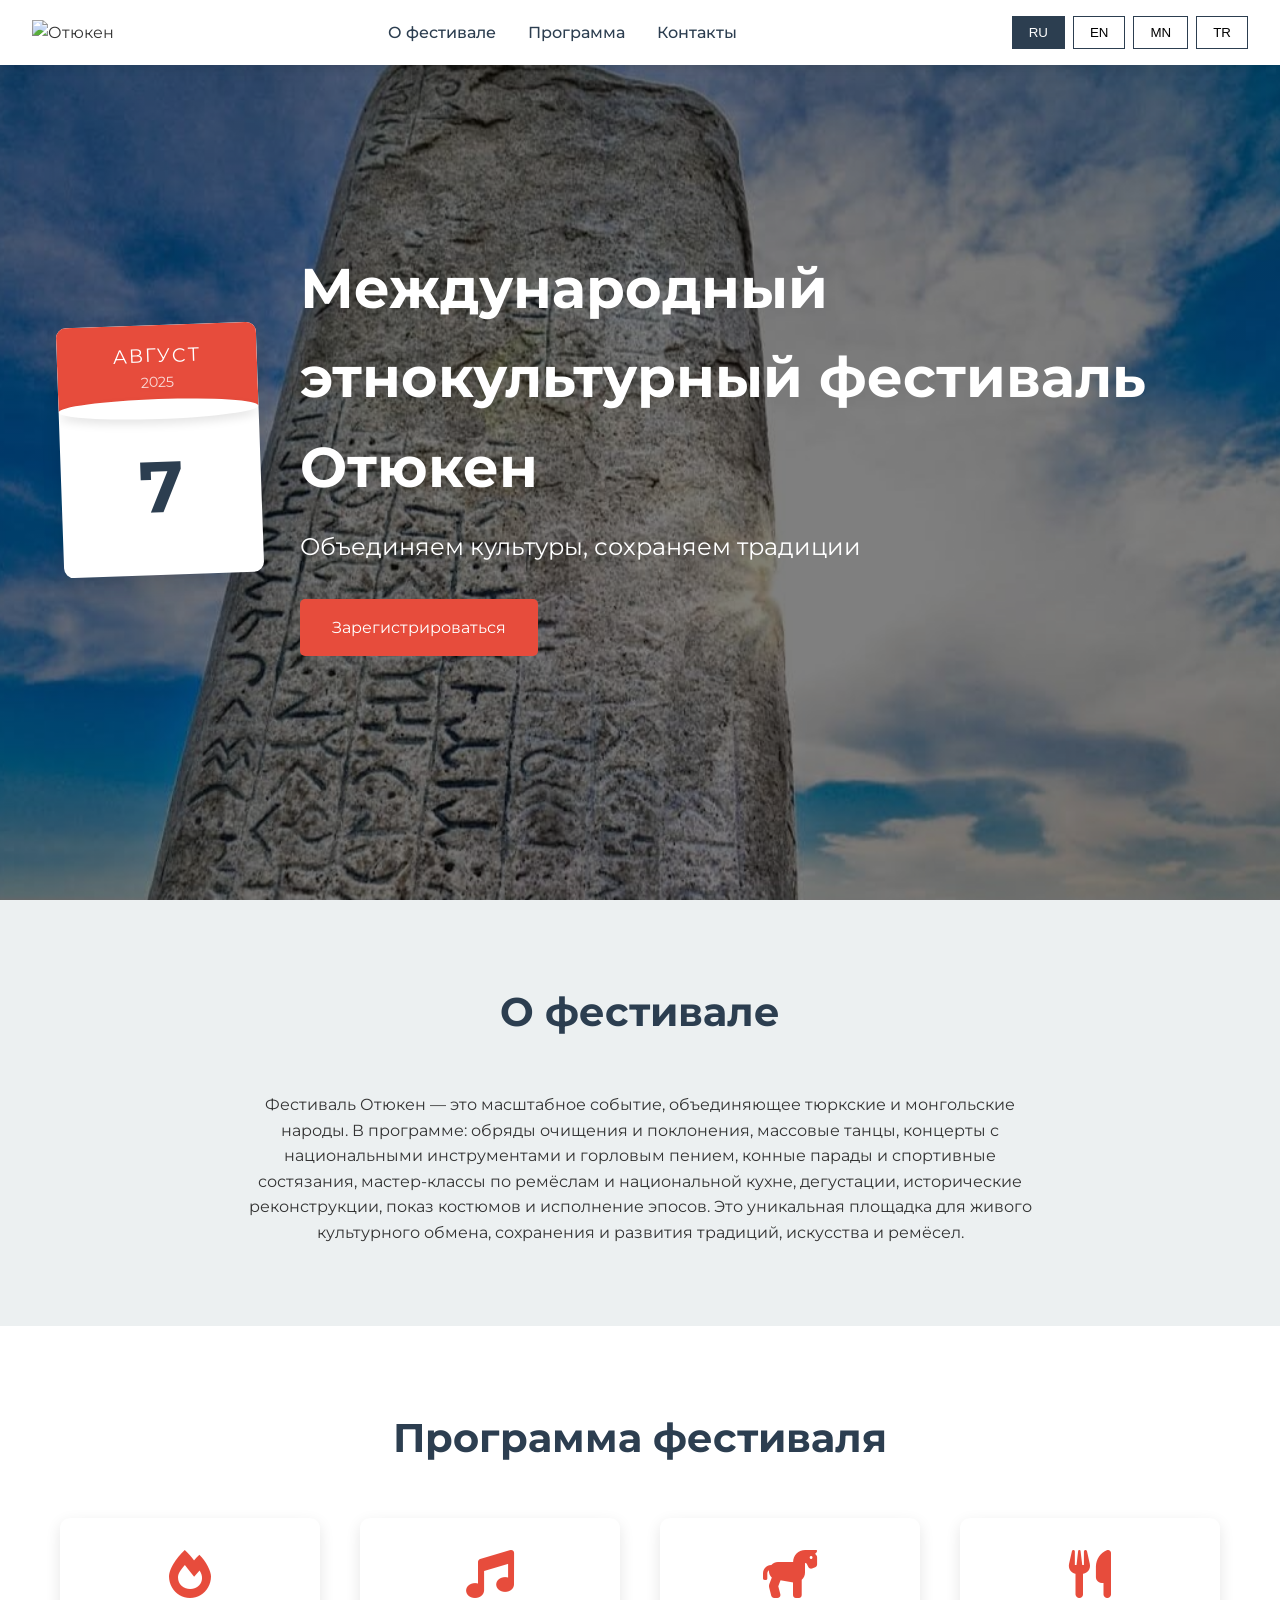
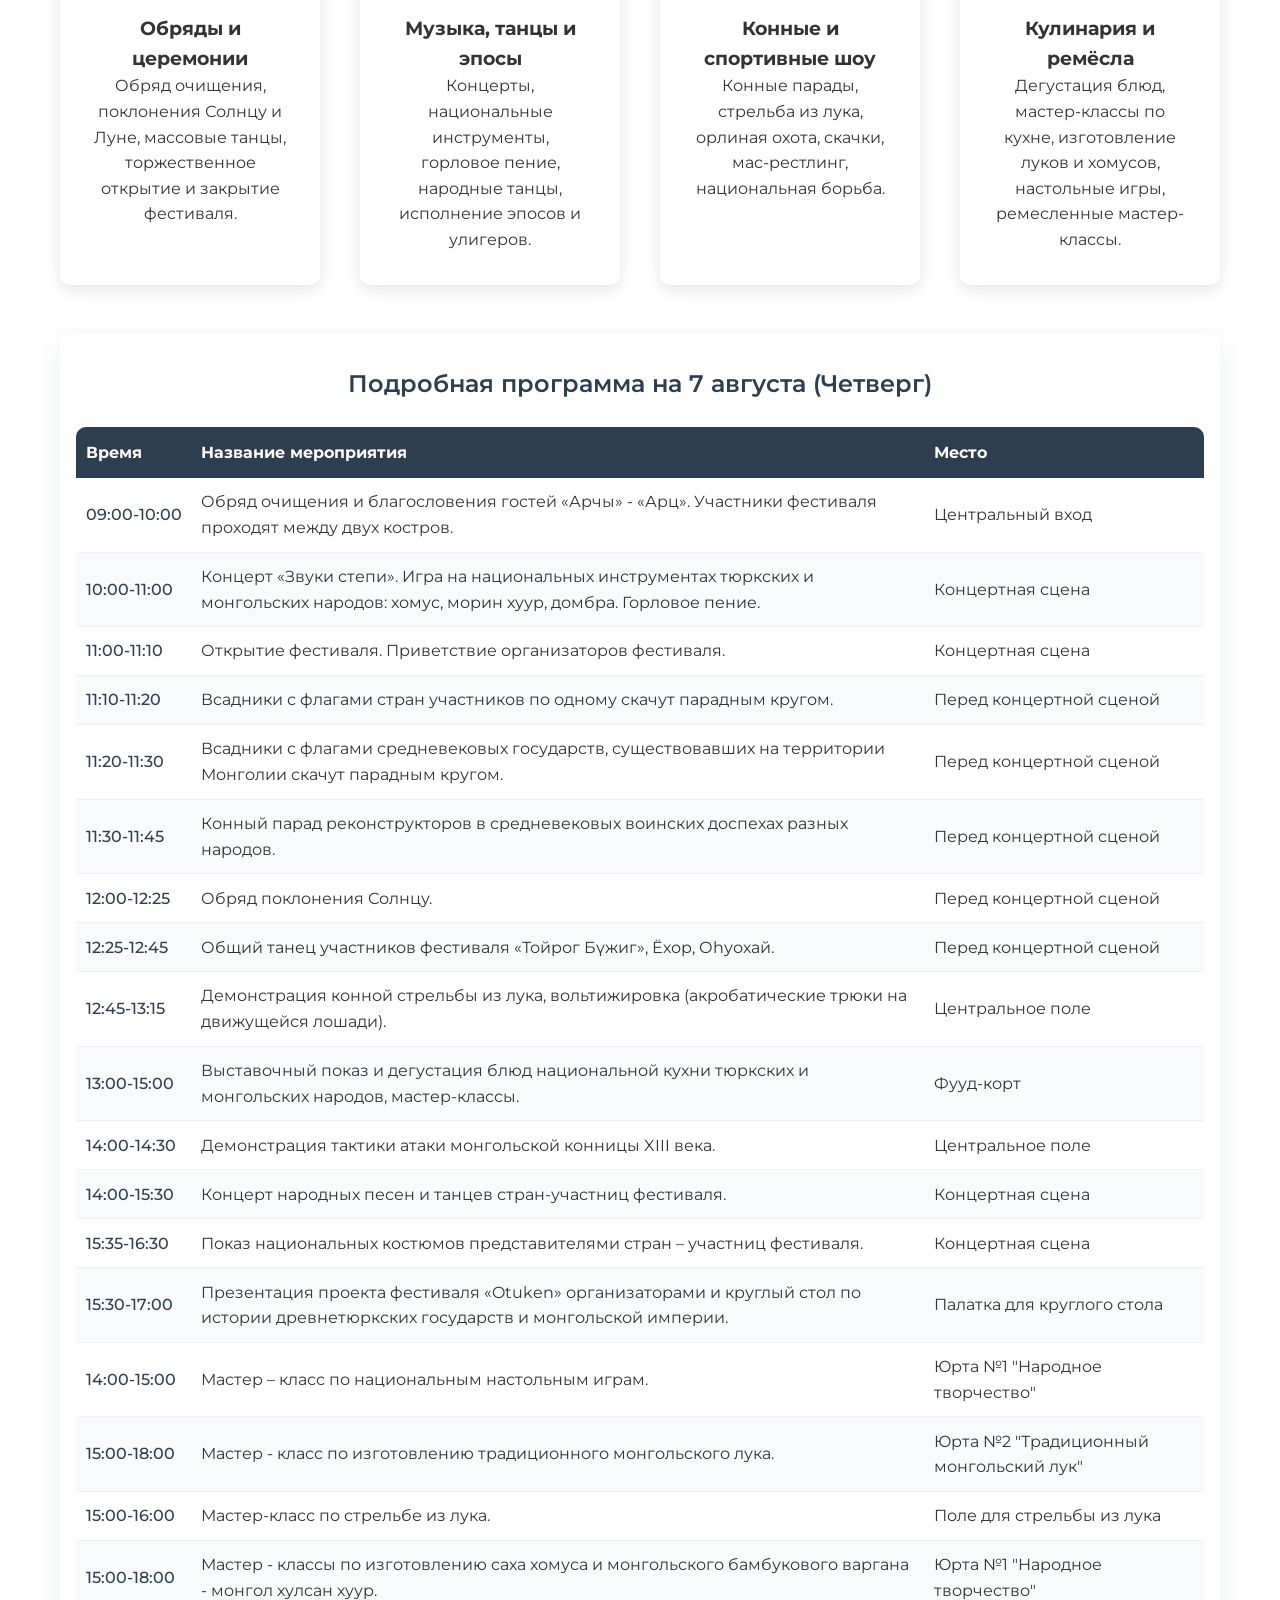
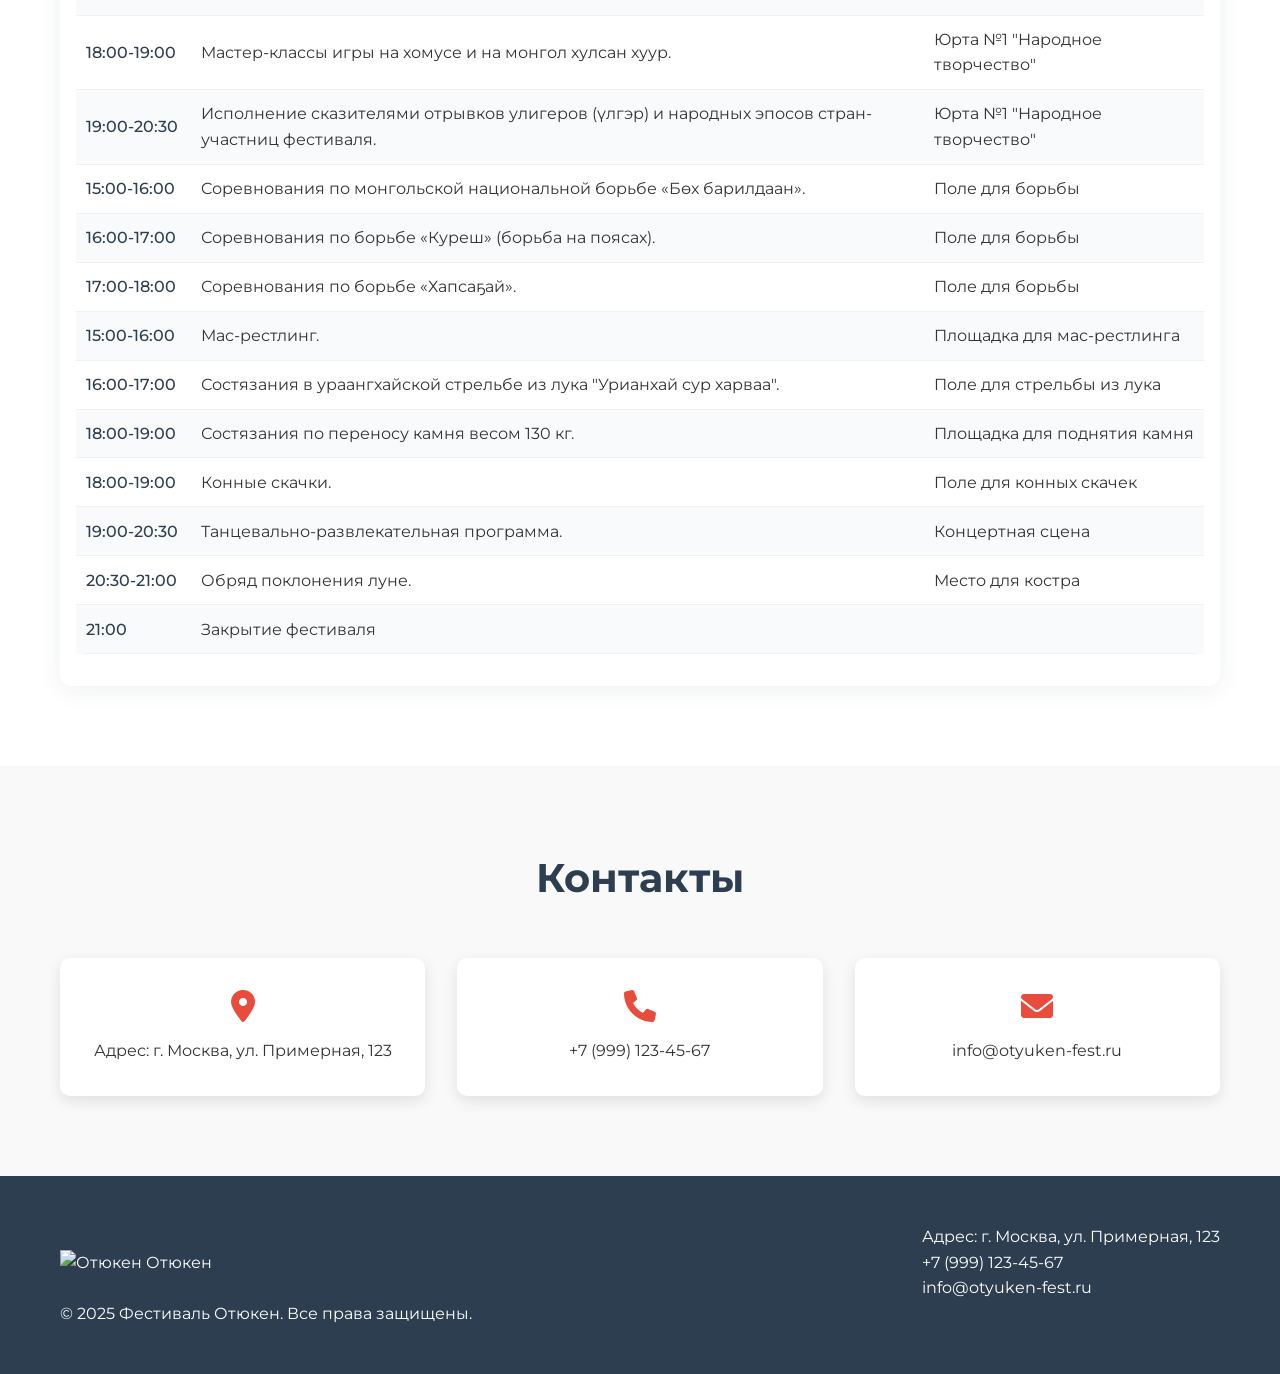
==== index.html @ e92541f2 "calendar" ====
<!DOCTYPE html>
<html lang="ru">
<head>
    <meta charset="UTF-8">
    <meta name="viewport" content="width=device-width, initial-scale=1.0">
    <title>Фестиваль Отюкен | Международный этнокультурный фестиваль</title>
    <link rel="stylesheet" href="css/style.css">
    <link rel="stylesheet" href="https://cdnjs.cloudflare.com/ajax/libs/font-awesome/6.0.0/css/all.min.css">
    <link href="https://fonts.googleapis.com/css2?family=Montserrat:wght@400;500;600;700&display=swap" rel="stylesheet">
</head>
<body>

    <header class="header">
        <nav class="nav-container">
            <div class="logo">
                <img src="images/logo.png" alt="Отюкен" class="logo-img">
            </div>
            <button class="hamburger" aria-label="Меню">
                <span></span>
                <span></span>
                <span></span>
            </button>
            <div class="nav-links">
                <a href="#about" class="nav-link" data-lang="nav-about">О фестивале</a>
                <a href="#program" class="nav-link" data-lang="nav-program">Программа</a>
                <a href="#contact" class="nav-link" data-lang="nav-contact">Контакты</a>
            </div>
            <div class="language-selector">
                <button class="lang-btn active" data-lang="ru">RU</button>
                <button class="lang-btn" data-lang="en">EN</button>
                <button class="lang-btn" data-lang="mn">MN</button>
                <button class="lang-btn" data-lang="tr">TR</button>
            </div>
        </nav>
    </header>

    <main>
        <section class="hero">
            <div class="hero-content">
                <div class="tear-off-calendar">
                    <div class="calendar-top">
                        <div class="calendar-month" data-lang="month-ru">Август</div>
                        <div class="calendar-month" data-lang="month-en" style="display: none;">August</div>
                        <div class="calendar-month" data-lang="month-mn" style="display: none;">Наймдугаар сар</div>
                        <div class="calendar-month" data-lang="month-tr" style="display: none;">Ağustos</div>
                        <div class="calendar-year">2025</div>
                    </div>
                    <div class="calendar-date">7</div>
                </div>

                <div class="hero-text">
                    <h1 class="hero-title" data-lang="hero-title">Международный этнокультурный фестиваль Отюкен</h1>
                    <p class="hero-subtitle" data-lang="hero-subtitle">Объединяем культуры, сохраняем традиции</p>
                    <a href="#registration" class="cta-button" data-action="register" data-lang="hero-cta">Зарегистрироваться</a>
                </div>
            </div>
        </section>

        <section id="about" class="about">
            <div class="container">
                <h2 class="section-title" data-lang="about-title">О фестивале</h2>
                <div class="about-content">
                    <p class="about-text" data-lang="about-text">
                        Фестиваль Отюкен — это масштабное событие, объединяющее тюркские и монгольские народы. В программе: обряды очищения и поклонения, массовые танцы, концерты с национальными инструментами и горловым пением, конные парады и спортивные состязания, мастер-классы по ремёслам и национальной кухне, дегустации, исторические реконструкции, показ костюмов и исполнение эпосов. Это уникальная площадка для живого культурного обмена, сохранения и развития традиций, искусства и ремёсел.
                    </p>
                </div>
            </div>
        </section>

        <section id="program" class="program">
            <div class="container">
                <h2 class="section-title" data-lang="program-title">Программа фестиваля</h2>
                <div class="program-grid">
                    <div class="program-card">
                        <i class="fas fa-fire program-icon"></i>
                        <h3 data-lang="program-ceremonies-ru">Обряды и церемонии</h3>
                        <h3 data-lang="program-ceremonies-en" style="display: none;">Ceremonies and Rituals</h3>
                        <h3 data-lang="program-ceremonies-mn" style="display: none;">Зан үйл, ёслол</h3>
                        <h3 data-lang="program-ceremonies-tr" style="display: none;">Törenler ve Ritüeller</h3>
                        <p data-lang="program-ceremonies-desc-ru">Обряд очищения, поклонения Солнцу и Луне, массовые танцы, торжественное открытие и закрытие фестиваля.</p>
                        <p data-lang="program-ceremonies-desc-en" style="display: none;">Purification ceremony, Sun and Moon worship, mass dances, grand opening and closing of the festival.</p>
                        <p data-lang="program-ceremonies-desc-mn" style="display: none;">Ариусгах зан үйл, Нар, Сарны мөргөл, олон хүний бүжиг, фестивалийн баяр ёслолын нээлт, хаалт.</p>
                        <p data-lang="program-ceremonies-desc-tr" style="display: none;">Arındırma töreni, Güneş ve Ay'a tapınma, toplu danslar, festivalin görkemli açılışı ve kapanışı.</p>
                    </div>
                    <div class="program-card">
                        <i class="fas fa-music program-icon"></i>
                        <h3 data-lang="program-music-ru">Музыка, танцы и эпосы</h3>
                        <h3 data-lang="program-music-en" style="display: none;">Music, Dances and Epics</h3>
                        <h3 data-lang="program-music-mn" style="display: none;">Хөгжим, бүжиг, тууль</h3>
                        <h3 data-lang="program-music-tr" style="display: none;">Müzik, Danslar ve Destanlar</h3>
                        <p data-lang="program-music-desc-ru">Концерты, национальные инструменты, горловое пение, народные танцы, исполнение эпосов и улигеров.</p>
                        <p data-lang="program-music-desc-en" style="display: none;">Concerts, national instruments, throat singing, folk dances, performance of epics and uligers.</p>
                        <p data-lang="program-music-desc-mn" style="display: none;">Концерт, үндэсний хөгжмийн зэмсэг, хөөмий, ардын бүжиг, тууль, үлгэр дуулалт.</p>
                        <p data-lang="program-music-desc-tr" style="display: none;">Konserler, ulusal enstrümanlar, boğaz şarkısı, halk dansları, destan ve uliger performansları.</p>
                    </div>
                    <div class="program-card">
                        <i class="fas fa-horse program-icon"></i>
                        <h3 data-lang="program-sports-ru">Конные и спортивные шоу</h3>
                        <h3 data-lang="program-sports-en" style="display: none;">Equestrian and Sports Shows</h3>
                        <h3 data-lang="program-sports-mn" style="display: none;">Морин болон спортын үзүүлбэр</h3>
                        <h3 data-lang="program-sports-tr" style="display: none;">Atlı ve Spor Gösterileri</h3>
                        <p data-lang="program-sports-desc-ru">Конные парады, стрельба из лука, орлиная охота, скачки, мас-рестлинг, национальная борьба.</p>
                        <p data-lang="program-sports-desc-en" style="display: none;">Horse parades, archery, eagle hunting, horse racing, mas-wrestling, national wrestling.</p>
                        <p data-lang="program-sports-desc-mn" style="display: none;">Морин жагсаал, сум харвах, бүргэдээр агнах, уралдаан, мас-рестлинг, үндэсний бөх.</p>
                        <p data-lang="program-sports-desc-tr" style="display: none;">At geçit törenleri, okçuluk, kartal avcılığı, at yarışları, mas-güreşi, ulusal güreş.</p>
                    </div>
                    <div class="program-card">
                        <i class="fas fa-utensils program-icon"></i>
                        <h3 data-lang="program-crafts-ru">Кулинария и ремёсла</h3>
                        <h3 data-lang="program-crafts-en" style="display: none;">Culinary Arts and Crafts</h3>
                        <h3 data-lang="program-crafts-mn" style="display: none;">Хоолны урлаг, гар урлал</h3>
                        <h3 data-lang="program-crafts-tr" style="display: none;">Mutfak Sanatları ve El Sanatları</h3>
                        <p data-lang="program-crafts-desc-ru">Дегустация блюд, мастер-классы по кухне, изготовление луков и хомусов, настольные игры, ремесленные мастер-классы.</p>
                        <p data-lang="program-crafts-desc-en" style="display: none;">Food tasting, culinary workshops, bow and khomus making, board games, craft workshops.</p>
                        <p data-lang="program-crafts-desc-mn" style="display: none;">Хоолны амталга, хоолны мастер класс, нум, хомус хийх, ширээний тоглоом, гар урлалын мастер класс.</p>
                        <p data-lang="program-crafts-desc-tr" style="display: none;">Yemek tadımı, mutfak atölyeleri, yay ve khomus yapımı, masa oyunları, el sanatları atölyeleri.</p>
                    </div>
                </div>
                <!-- Начало расписания фестиваля -->
                <div class="festival-schedule">
                    <h3 class="schedule-title" data-lang="schedule-title-ru">Подробная программа на 7 августа (Четверг)</h3>
                    <h3 class="schedule-title" data-lang="schedule-title-mn" style="display: none;">Олон улсын угсаатны соёлын фестиваль<br>Түрэг, Монголын ард түмэн "Өтүкэн"<br>8-р сарын 7 (Пүрэв гараг)</h3>
                    <div class="schedule-table-wrapper">
                        <table class="schedule-table">
                            <thead>
                                <tr>
                                    <th data-lang="schedule-time-ru">Время</th>
                                    <th data-lang="schedule-time-en" style="display: none;">Time</th>
                                    <th data-lang="schedule-time-mn" style="display: none;">Цаг</th>
                                    <th data-lang="schedule-time-tr" style="display: none;">Saat</th>
                                    <th data-lang="schedule-event-ru">Название мероприятия</th>
                                    <th data-lang="schedule-event-en" style="display: none;">Event Name</th>
                                    <th data-lang="schedule-event-mn" style="display: none;">Үйл ажиллагаа</th>
                                    <th data-lang="schedule-event-tr" style="display: none;">Etkinlik Adı</th>
                                    <th data-lang="schedule-place-ru">Место</th>
                                    <th data-lang="schedule-place-en" style="display: none;">Location</th>
                                    <th data-lang="schedule-place-mn" style="display: none;">Газар</th>
                                    <th data-lang="schedule-place-tr" style="display: none;">Yer</th>
                                </tr>
                            </thead>
                            <tbody>
                                <tr>
                                    <td>09:00-10:00</td>
                                    <td data-lang="event1-ru">Обряд очищения и благословения гостей «Арчы» - «Арц». Участники фестиваля проходят между двух костров.</td>
                                    <td data-lang="event1-en" style="display: none;">Purification and Blessing Ceremony "Archy" - "Arts". Festival participants walk between two bonfires.</td>
                                    <td data-lang="event1-mn" style="display: none;">Зочдыг ариусгах, адислах зан үйл "Арчы" - "Арц". Фестивальд оролцогчид асаж байгаа түүдэг хоёр галын дундуур алхаж төв талбай руу орно.</td>
                                    <td data-lang="event1-tr" style="display: none;">Arındırma ve Kutsama Töreni "Archy" - "Arts". Festival katılımcıları iki ateş arasından geçer.</td>
                                    <td data-lang="place1-ru">Центральный вход</td>
                                    <td data-lang="place1-en" style="display: none;">Main Entrance</td>
                                    <td data-lang="place1-mn" style="display: none;">Төв орц</td>
                                    <td data-lang="place1-tr" style="display: none;">Ana Giriş</td>
                                </tr>
                                <tr>
                                    <td>10:00-11:00</td>
                                    <td data-lang="event2-ru">Концерт «Звуки степи». Игра на национальных инструментах тюркских и монгольских народов: хомус, морин хуур, домбра. Горловое пение.</td>
                                    <td data-lang="event2-en" style="display: none;">"Sounds of the Steppe" Concert. Performance on national instruments of Turkic and Mongolian peoples: khomus, morin khuur, dombra. Throat singing.</td>
                                    <td data-lang="event2-mn" style="display: none;">"Талын дуугараа" концерт. Түрэг, монгол үндэстний үндэсний хөгжмийн зэмсгүүд: аман болон хэл хуур, морин хуур, домбор. Хөөмий</td>
                                    <td data-lang="event2-tr" style="display: none;">"Bozkırın Sesleri" Konseri. Türk ve Moğol halklarının ulusal enstrümanları: khomus, morin khuur, dombra. Boğaz şarkısı.</td>
                                    <td data-lang="place2-ru">Концертная сцена</td>
                                    <td data-lang="place2-en" style="display: none;">Concert Stage</td>
                                    <td data-lang="place2-mn" style="display: none;">Концертын тайз</td>
                                    <td data-lang="place2-tr" style="display: none;">Konser Sahnesi</td>
                                </tr>
                                <tr>
                                    <td>11:00-11:10</td>
                                    <td data-lang="event3-ru">Открытие фестиваля. Приветствие организаторов фестиваля.</td>
                                    <td data-lang="event3-en" style="display: none;">Festival Opening. Welcome speech by the organizers.</td>
                                    <td data-lang="event3-mn" style="display: none;">Фестивалийн нээлт. Зохион байгуулагчдын мэндчилгээ.</td>
                                    <td data-lang="event3-tr" style="display: none;">Festival Açılışı. Organizatörlerin karşılama konuşması.</td>
                                    <td data-lang="place2-ru">Концертная сцена</td>
                                    <td data-lang="place2-en" style="display: none;">Concert Stage</td>
                                    <td data-lang="place2-mn" style="display: none;">Концертын тайз</td>
                                    <td data-lang="place2-tr" style="display: none;">Konser Sahnesi</td>
                                </tr>
                                <tr>
                                    <td>11:10-11:20</td>
                                    <td data-lang="event4-ru">Всадники с флагами стран участников по одному скачут парадным кругом.</td>
                                    <td data-lang="event4-en" style="display: none;">Riders with flags of participating countries parade one by one.</td>
                                    <td data-lang="event4-mn" style="display: none;">Оролцогч орнуудын далбаатай морьтон нар нэг нэгээрээ жагсаал хийх.</td>
                                    <td data-lang="event4-tr" style="display: none;">Katılımcı ülkelerin bayraklarıyla biniciler tek tek geçit yapıyor.</td>
                                    <td data-lang="place3-ru">Перед концертной сценой</td>
                                    <td data-lang="place3-en" style="display: none;">In front of the Concert Stage</td>
                                    <td data-lang="place3-mn" style="display: none;">Концертын тайзны урд</td>
                                    <td data-lang="place3-tr" style="display: none;">Konser Sahnesi Önü</td>
                                </tr>
                                <tr>
                                    <td>11:20-11:30</td>
                                    <td data-lang="event5-ru">Всадники с флагами средневековых государств, существовавших на территории Монголии скачут парадным кругом.</td>
                                    <td data-lang="event5-en" style="display: none;">Riders with flags of medieval states that existed on the territory of Mongolia parade.</td>
                                    <td data-lang="event5-mn" style="display: none;">Монголын нутаг дэвсгэрт оршин тогтнож байсан дундад зууны улсуудын далбаатай морьтон нар жагсаал хийх.</td>
                                    <td data-lang="event5-tr" style="display: none;">Moğolistan topraklarında var olan ortaçağ devletlerinin bayraklarıyla biniciler geçit yapıyor.</td>
                                    <td data-lang="place3-ru">Перед концертной сценой</td>
                                    <td data-lang="place3-en" style="display: none;">In front of the Concert Stage</td>
                                    <td data-lang="place3-mn" style="display: none;">Концертын тайзны урд</td>
                                    <td data-lang="place3-tr" style="display: none;">Konser Sahnesi Önü</td>
                                </tr>
                                <tr>
                                    <td>11:30-11:45</td>
                                    <td data-lang="event6-ru">Конный парад реконструкторов в средневековых воинских доспехах разных народов.</td>
                                    <td data-lang="event6-en" style="display: none;">Horse parade of reenactors in medieval military armor of different nations.</td>
                                    <td data-lang="event6-mn" style="display: none;">Дундад зууны дайны хуягт өөр өөр үндэстний дүрслэгчдийн морин жагсаал.</td>
                                    <td data-lang="event6-tr" style="display: none;">Farklı milletlerin ortaçağ askeri zırhlarıyla canlandırmacıların at geçit töreni.</td>
                                    <td data-lang="place3-ru">Перед концертной сценой</td>
                                    <td data-lang="place3-en" style="display: none;">In front of the Concert Stage</td>
                                    <td data-lang="place3-mn" style="display: none;">Концертын тайзны урд</td>
                                    <td data-lang="place3-tr" style="display: none;">Konser Sahnesi Önü</td>
                                </tr>
                                <tr>
                                    <td>12:00-12:25</td>
                                    <td data-lang="event7-ru">Обряд поклонения Солнцу.</td>
                                    <td data-lang="event7-en" style="display: none;">Sun Worship Ceremony.</td>
                                    <td data-lang="event7-tr" style="display: none;">Güneşe Tapınma Töreni.</td>
                                    <td data-lang="place3-ru">Перед концертной сценой</td>
                                    <td data-lang="place3-en" style="display: none;">In front of the Concert Stage</td>
                                    <td data-lang="place3-tr" style="display: none;">Konser Sahnesi Önü</td>
                                </tr>
                                <tr>
                                    <td>12:25-12:45</td>
                                    <td data-lang="event8-ru">Общий танец участников фестиваля «Тойрог Бүжиг», Ёхор, Оhуохай.</td>
                                    <td data-lang="event8-en" style="display: none;">Group dance of festival participants "Toirog Büjig", Yohor, Ohuoohai.</td>
                                    <td data-lang="event8-mn" style="display: none;">Фестивалийн оролцогчдын бүлгийн бүжиг "Тойрог Бүжиг", Ёхор, Оhуохай.</td>
                                    <td data-lang="event8-tr" style="display: none;">Festival katılımcılarının grup dansı "Toirog Büjig", Yohor, Ohuoohai.</td>
                                    <td data-lang="place3-ru">Перед концертной сценой</td>
                                    <td data-lang="place3-en" style="display: none;">In front of the Concert Stage</td>
                                    <td data-lang="place3-mn" style="display: none;">Концертын тайзны урд</td>
                                    <td data-lang="place3-tr" style="display: none;">Konser Sahnesi Önü</td>
                                </tr>
                                <tr>
                                    <td>12:45-13:15</td>
                                    <td data-lang="event9-ru">Демонстрация конной стрельбы из лука, вольтижировка (акробатические трюки на движущейся лошади).</td>
                                    <td data-lang="event9-en" style="display: none;">Demonstration of horseback archery, vaulting (acrobatic tricks on a moving horse).</td>
                                    <td data-lang="event9-mn" style="display: none;">Морин сум харвах, вольтижировка (хөдөлж байгаа морин дээр акробатик заль мэх).</td>
                                    <td data-lang="event9-tr" style="display: none;">Atlı okçuluk gösterisi, voltij (hareketli at üzerinde akrobatik numaralar).</td>
                                    <td data-lang="place4-ru">Центральное поле</td>
                                    <td data-lang="place4-en" style="display: none;">Central Field</td>
                                    <td data-lang="place4-mn" style="display: none;">Төв талбай</td>
                                    <td data-lang="place4-tr" style="display: none;">Merkez Alan</td>
                                </tr>
                                <tr>
                                    <td>13:00-15:00</td>
                                    <td data-lang="event10-ru">Выставочный показ и дегустация блюд национальной кухни тюркских и монгольских народов, мастер-классы.</td>
                                    <td data-lang="event10-en" style="display: none;">Exhibition and tasting of national cuisine dishes of Turkic and Mongolian peoples, workshops.</td>
                                    <td data-lang="event10-mn" style="display: none;">Түрэг, монгол үндэстний үндэсний хоолны үзэсгэлэн, амталга, мастер класс.</td>
                                    <td data-lang="event10-tr" style="display: none;">Türk ve Moğol halklarının ulusal mutfak yemeklerinin sergisi ve tadımı, atölyeler.</td>
                                    <td data-lang="place5-ru">Фууд-корт</td>
                                    <td data-lang="place5-en" style="display: none;">Food Court</td>
                                    <td data-lang="place5-mn" style="display: none;">Хоолны газар</td>
                                    <td data-lang="place5-tr" style="display: none;">Yemek Alanı</td>
                                </tr>
                                <tr>
                                    <td>14:00-14:30</td>
                                    <td data-lang="event11-ru">Демонстрация тактики атаки монгольской конницы XIII века.</td>
                                    <td data-lang="event11-en" style="display: none;">Demonstration of XIII century Mongolian cavalry attack tactics.</td>
                                    <td data-lang="event11-mn" style="display: none;">XIII зууны монгол морин цэргийн довтолгооны тактикийн үзүүлбэр.</td>
                                    <td data-lang="event11-tr" style="display: none;">13. yüzyıl Moğol süvari saldırı taktiklerinin gösterimi.</td>
                                    <td data-lang="place4-ru">Центральное поле</td>
                                    <td data-lang="place4-en" style="display: none;">Central Field</td>
                                    <td data-lang="place4-mn" style="display: none;">Төв талбай</td>
                                    <td data-lang="place4-tr" style="display: none;">Merkez Alan</td>
                                </tr>
                                <tr>
                                    <td>14:00-15:30</td>
                                    <td data-lang="event12-ru">Концерт народных песен и танцев стран-участниц фестиваля.</td>
                                    <td data-lang="event12-en" style="display: none;">Concert of folk songs and dances of participating countries.</td>
                                    <td data-lang="event12-mn" style="display: none;">Оролцогч орнуудын ардын дуу, бүжгийн концерт.</td>
                                    <td data-lang="event12-tr" style="display: none;">Katılımcı ülkelerin halk şarkıları ve dansları konseri.</td>
                                    <td data-lang="place2-ru">Концертная сцена</td>
                                    <td data-lang="place2-en" style="display: none;">Concert Stage</td>
                                    <td data-lang="place2-mn" style="display: none;">Концертын тайз</td>
                                    <td data-lang="place2-tr" style="display: none;">Konser Sahnesi</td>
                                </tr>
                                <tr>
                                    <td>15:35-16:30</td>
                                    <td data-lang="event13-ru">Показ национальных костюмов представителями стран – участниц фестиваля.</td>
                                    <td data-lang="event13-en" style="display: none;">Show of national costumes by representatives of participating countries.</td>
                                    <td data-lang="event13-mn" style="display: none;">Оролцогч орнуудын төлөөлөгчдийн үндэсний хувцасны үзүүлбэр.</td>
                                    <td data-lang="event13-tr" style="display: none;">Katılımcı ülkelerin temsilcilerinin ulusal kıyafetlerinin gösterimi.</td>
                                    <td data-lang="place2-ru">Концертная сцена</td>
                                    <td data-lang="place2-en" style="display: none;">Concert Stage</td>
                                    <td data-lang="place2-mn" style="display: none;">Концертын тайз</td>
                                    <td data-lang="place2-tr" style="display: none;">Konser Sahnesi</td>
                                </tr>
                                <tr>
                                    <td>15:30-17:00</td>
                                    <td data-lang="event14-ru">Презентация проекта фестиваля «Otuken» организаторами и круглый стол по истории древнетюркских государств и монгольской империи.</td>
                                    <td data-lang="event14-en" style="display: none;">Presentation of the "Otuken" festival project by organizers and round table on the history of ancient Turkic states and the Mongolian empire.</td>
                                    <td data-lang="event14-mn" style="display: none;">"Отюкен" фестивалийн төслийн танилцуулга, зохион байгуулагчдын дугуй ширээний уулзалт, эртний түрэг улсууд болон монголын эзэнт гүрний түүх.</td>
                                    <td data-lang="event14-tr" style="display: none;">Organizatörler tarafından "Otuken" festival projesinin sunumu ve eski Türk devletleri ile Moğol imparatorluğu tarihi üzerine yuvarlak masa toplantısı.</td>
                                    <td data-lang="place6-ru">Палатка для круглого стола</td>
                                    <td data-lang="place6-en" style="display: none;">Round Table Tent</td>
                                    <td data-lang="place6-mn" style="display: none;">Дугуй ширээний ордон</td>
                                    <td data-lang="place6-tr" style="display: none;">Yuvarlak Masa Çadırı</td>
                                </tr>
                                <tr>
                                    <td>14:00-15:00</td>
                                    <td data-lang="event15-ru">Мастер – класс по национальным настольным играм.</td>
                                    <td data-lang="event15-en" style="display: none;">Master class on national board games.</td>
                                    <td data-lang="event15-mn" style="display: none;">Үндэсний ширээний тоглоомын мастер класс.</td>
                                    <td data-lang="event15-tr" style="display: none;">Ulusal masa oyunları üzerine master class.</td>
                                    <td data-lang="place7-ru">Юрта №1 "Народное творчество"</td>
                                    <td data-lang="place7-en" style="display: none;">Yurt No.1 "Folk Art"</td>
                                    <td data-lang="place7-mn" style="display: none;">Гэр №1 "Ардын уран бүтээл"</td>
                                    <td data-lang="place7-tr" style="display: none;">Yurt No.1 "Halk Sanatı"</td>
                                </tr>
                                <tr>
                                    <td>15:00-18:00</td>
                                    <td data-lang="event16-ru">Мастер - класс по изготовлению традиционного монгольского лука.</td>
                                    <td data-lang="event16-en" style="display: none;">Master class on traditional Mongolian bow making.</td>
                                    <td data-lang="event16-mn" style="display: none;">Гэр №2 "Уламжлалт монгол нум"</td>
                                    <td data-lang="event16-tr" style="display: none;">Gümüşçülük atölyesi.</td>
                                    <td data-lang="place8-ru">Юрта №2 "Традиционный монгольский лук"</td>
                                    <td data-lang="place8-en" style="display: none;">Yurt No.2 "Tarihî Moğol okçuluğu"</td>
                                    <td data-lang="place8-mn" style="display: none;">Гэр №2 "Уламжлалт монгол нум"</td>
                                    <td data-lang="place8-tr" style="display: none;">Yurt No.2 "Tarihî Moğol okçuluğu"</td>
                                </tr>
                                <tr>
                                    <td>15:00-16:00</td>
                                    <td data-lang="event17-ru">Мастер-класс по стрельбе из лука.</td>
                                    <td data-lang="event17-en" style="display: none;">Master class on bow shooting.</td>
                                    <td data-lang="event17-mn" style="display: none;">Нум сумны талбай</td>
                                    <td data-lang="event17-tr" style="display: none;">Okçuluk atölyesi.</td>
                                    <td data-lang="place9-ru">Поле для стрельбы из лука</td>
                                    <td data-lang="place9-en" style="display: none;">Bow Shooting Field</td>
                                    <td data-lang="place9-mn" style="display: none;">Нум сумны талбай</td>
                                    <td data-lang="place9-tr" style="display: none;">Okçuluk Alanı</td>
                                </tr>
                                <tr>
                                    <td>15:00-18:00</td>
                                    <td data-lang="event18-ru">Мастер - классы по изготовлению саха хомуса и монгольского бамбукового варгана - монгол хулсан хуур.</td>
                                    <td data-lang="event18-en" style="display: none;">Master classes on making saha khomus and Mongolian bamboo flute.</td>
                                    <td data-lang="event18-mn" style="display: none;">Гэр №1 "Ардын уран бүтээл"</td>
                                    <td data-lang="event18-tr" style="display: none;">Saha khomus ve Moğol bambu flütü yapımı.</td>
                                    <td data-lang="place7-ru">Юрта №1 "Народное творчество"</td>
                                    <td data-lang="place7-en" style="display: none;">Yurt No.1 "Folk Art"</td>
                                    <td data-lang="place7-mn" style="display: none;">Гэр №1 "Ардын уран бүтээл"</td>
                                    <td data-lang="place7-tr" style="display: none;">Yurt No.1 "Halk Sanatı"</td>
                                </tr>
                                <tr>
                                    <td>18:00-19:00</td>
                                    <td data-lang="event19-ru">Мастер-классы игры на хомусе и на монгол хулсан хуур.</td>
                                    <td data-lang="event19-en" style="display: none;">Master classes on playing khomus and playing the Mongolian bamboo flute.</td>
                                    <td data-lang="event19-mn" style="display: none;">Гэр №1 "Ардын уран бүтээл"</td>
                                    <td data-lang="event19-tr" style="display: none;">Khomus ve Moğol bambu flütü oynama.</td>
                                    <td data-lang="place7-ru">Юрта №1 "Народное творчество"</td>
                                    <td data-lang="place7-en" style="display: none;">Yurt No.1 "Folk Art"</td>
                                    <td data-lang="place7-mn" style="display: none;">Гэр №1 "Ардын уран бүтээл"</td>
                                    <td data-lang="place7-tr" style="display: none;">Yurt No.1 "Halk Sanatı"</td>
                                </tr>
                                <tr>
                                    <td>19:00-20:30</td>
                                    <td data-lang="event20-ru">Исполнение сказителями отрывков улигеров (үлгэр) и народных эпосов стран-участниц фестиваля.</td>
                                    <td data-lang="event20-en" style="display: none;">Performance of epic and folk songs by storytellers from participating countries.</td>
                                    <td data-lang="event20-mn" style="display: none;">Гэр №1 "Ардын уран бүтээл"</td>
                                    <td data-lang="event20-tr" style="display: none;">Halk şarkıları ve destanlarının okçuluk.</td>
                                    <td data-lang="place7-ru">Юрта №1 "Народное творчество"</td>
                                    <td data-lang="place7-en" style="display: none;">Yurt No.1 "Folk Art"</td>
                                    <td data-lang="place7-mn" style="display: none;">Гэр №1 "Ардын уран бүтээл"</td>
                                    <td data-lang="place7-tr" style="display: none;">Yurt No.1 "Halk Sanatı"</td>
                                </tr>
                                <tr>
                                    <td>15:00-16:00</td>
                                    <td data-lang="event21-ru">Cоревнования по монгольской национальной борьбе «Бөх барилдаан».</td>
                                    <td data-lang="event21-en" style="display: none;">Mongolian National Wrestling Competition.</td>
                                    <td data-lang="event21-mn" style="display: none;">Бөхийн талбай</td>
                                    <td data-lang="event21-tr" style="display: none;">Moğol milli güreş müsabakası.</td>
                                    <td data-lang="place10-ru">Поле для борьбы</td>
                                    <td data-lang="place10-en" style="display: none;">Wrestling Field</td>
                                    <td data-lang="place10-mn" style="display: none;">Бөхийн талбай</td>
                                    <td data-lang="place10-tr" style="display: none;">Güreş Alanı</td>
                                </tr>
                                <tr>
                                    <td>16:00-17:00</td>
                                    <td data-lang="event22-ru">Соревнования по борьбе «Куреш» (борьба на поясах).</td>
                                    <td data-lang="event22-en" style="display: none;">"Куреш" борьба.</td>
                                    <td data-lang="event22-mn" style="display: none;">Бөхийн талбай</td>
                                    <td data-lang="event22-tr" style="display: none;">"Куреш" борьба.</td>
                                    <td data-lang="place10-ru">Поле для борьбы</td>
                                    <td data-lang="place10-en" style="display: none;">Wrestling Field</td>
                                    <td data-lang="place10-mn" style="display: none;">Бөхийн талбай</td>
                                    <td data-lang="place10-tr" style="display: none;">Güreş Alanı</td>
                                </tr>
                                <tr>
                                    <td>17:00-18:00</td>
                                    <td data-lang="event23-ru">Соревнования по борьбе «Хапсаҕай».</td>
                                    <td data-lang="event23-en" style="display: none;">"Хапсаҕай" борьба.</td>
                                    <td data-lang="event23-mn" style="display: none;">Бөхийн талбай</td>
                                    <td data-lang="event23-tr" style="display: none;">"Хапсаҕай" борьба.</td>
                                    <td data-lang="place10-ru">Поле для борьбы</td>
                                    <td data-lang="place10-en" style="display: none;">Wrestling Field</td>
                                    <td data-lang="place10-mn" style="display: none;">Бөхийн талбай</td>
                                    <td data-lang="place10-tr" style="display: none;">Güreş Alanı</td>
                                </tr>
                                <tr>
                                    <td>15:00-16:00</td>
                                    <td data-lang="event24-ru">Мас-рестлинг.</td>
                                    <td data-lang="event24-en" style="display: none;">Mas-güreş.</td>
                                    <td data-lang="event24-mn" style="display: none;">Мас-рестлингийн талбай</td>
                                    <td data-lang="event24-tr" style="display: none;">Mas-güreş.</td>
                                    <td data-lang="place11-ru">Площадка для мас-рестлинга</td>
                                    <td data-lang="place11-en" style="display: none;">Mas-güreş Alanı</td>
                                    <td data-lang="place11-mn" style="display: none;">Мас-рестлингийн талбай</td>
                                    <td data-lang="place11-tr" style="display: none;">Mas-güreş Alanı</td>
                                </tr>
                                <tr>
                                    <td>16:00-17:00</td>
                                    <td data-lang="event25-ru">Состязания в ураангхайской стрельбе из лука "Урианхай сур харваа".</td>
                                    <td data-lang="event25-en" style="display: none;">"Урианхай сур харваа" okçuluğu.</td>
                                    <td data-lang="event25-mn" style="display: none;">Нум сумны талбай</td>
                                    <td data-lang="event25-tr" style="display: none;">"Урианхай сур харваа" okçuluğu.</td>
                                    <td data-lang="place9-ru">Поле для стрельбы из лука</td>
                                    <td data-lang="place9-en" style="display: none;">Bow Shooting Field</td>
                                    <td data-lang="place9-mn" style="display: none;">Нум сумны талбай</td>
                                    <td data-lang="place9-tr" style="display: none;">Okçuluk Alanı</td>
                                </tr>
                                <tr>
                                    <td>18:00-19:00</td>
                                    <td data-lang="event26-ru">Состязания по переносу камня весом 130 кг.</td>
                                    <td data-lang="event26-en" style="display: none;">130 kg stone carry competition.</td>
                                    <td data-lang="event26-mn" style="display: none;">Чулуу өргөх талбай</td>
                                    <td data-lang="event26-tr" style="display: none;">130 kg taş taşıma müsabakası.</td>
                                    <td data-lang="place12-ru">Площадка для поднятия камня</td>
                                    <td data-lang="place12-en" style="display: none;">Stone Carry Field</td>
                                    <td data-lang="place12-mn" style="display: none;">Чулуу өргөх талбай</td>
                                    <td data-lang="place12-tr" style="display: none;">Taş Taşıma Alanı</td>
                                </tr>
                                <tr>
                                    <td>18:00-19:00</td>
                                    <td data-lang="event27-ru">Конные скачки.</td>
                                    <td data-lang="event27-en" style="display: none;">Horse racing.</td>
                                    <td data-lang="event27-mn" style="display: none;">Морь уралдааны талбай</td>
                                    <td data-lang="event27-tr" style="display: none;">At yarışları.</td>
                                    <td data-lang="place13-ru">Поле для конных скачек</td>
                                    <td data-lang="place13-en" style="display: none;">Horse Racing Field</td>
                                    <td data-lang="place13-mn" style="display: none;">Морь уралдааны талбай</td>
                                    <td data-lang="place13-tr" style="display: none;">At Yarışları Alanı</td>
                                </tr>
                                <tr>
                                    <td>19:00-20:30</td>
                                    <td data-lang="event28-ru">Танцевально-развлекательная программа.</td>
                                    <td data-lang="event28-en" style="display: none;">Dance and entertainment program.</td>
                                    <td data-lang="event28-mn" style="display: none;">Концертын тайз</td>
                                    <td data-lang="event28-tr" style="display: none;">Konser.</td>
                                    <td data-lang="place2-ru">Концертная сцена</td>
                                    <td data-lang="place2-en" style="display: none;">Concert Stage</td>
                                    <td data-lang="place2-mn" style="display: none;">Концертын тайз</td>
                                    <td data-lang="place2-tr" style="display: none;">Konser</td>
                                </tr>
                                <tr>
                                    <td>20:30-21:00</td>
                                    <td data-lang="event29-ru">Обряд поклонения луне.</td>
                                    <td data-lang="event29-en" style="display: none;">Moon worship ceremony.</td>
                                    <td data-lang="event29-mn" style="display: none;">Галын газар</td>
                                    <td data-lang="event29-tr" style="display: none;">Gölünün tapınma töreni.</td>
                                    <td data-lang="place14-ru">Место для костра</td>
                                    <td data-lang="place14-en" style="display: none;">Bonfire Site</td>
                                    <td data-lang="place14-mn" style="display: none;">Галын газар</td>
                                    <td data-lang="place14-tr" style="display: none;">Gölünün tapınma töreni</td>
                                </tr>
                                <tr>
                                    <td>21:00</td>
                                    <td data-lang="event-last-ru">Закрытие фестиваля</td>
                                    <td data-lang="event-last-mn" style="display: none;">Фестивалын хаалт</td>
                                    <td></td>
                                </tr>
                            </tbody>
                        </table>
                    </div>
                </div>
                <!-- Конец расписания фестиваля -->
            </div>
        </section>

        <section id="contact" class="contact">
            <div class="container">
                <h2 class="section-title" data-lang="contact-title">Контакты</h2>
                <div class="contact-info">
                    <div class="contact-item">
                        <i class="fas fa-map-marker-alt"></i>
                        <p class="contact-address" data-lang="contact-address">Адрес: г. Москва, ул. Примерная, 123</p>
                    </div>
                    <div class="contact-item">
                        <i class="fas fa-phone"></i>
                        <p class="contact-phone" data-lang="contact-phone">+7 (999) 123-45-67</p>
                    </div>
                    <div class="contact-item">
                        <i class="fas fa-envelope"></i>
                        <p class="contact-email" data-lang="contact-email">info@otyuken-fest.ru</p>
                    </div>
                </div>
            </div>
        </section>
    </main>

    <footer class="footer">
        <div class="container">
            <div class="footer-content">
                <div class="footer-logo">
                    <img src="images/logo.png" alt="Отюкен" class="footer-logo-img">
                    <span class="footer-logo-text" data-lang="footer-logo">Отюкен</span>
                </div>
                <div class="footer-contact">
                    <p class="contact-address" data-lang="contact-address">Адрес: г. Москва, ул. Примерная, 123</p>
                    <p class="contact-phone" data-lang="contact-phone">+7 (999) 123-45-67</p>
                    <p class="contact-email" data-lang="contact-email">info@otyuken-fest.ru</p>
                </div>
            </div>
            <div class="footer-bottom">
                <p class="footer-copyright" data-lang="footer-copyright">© 2025 Фестиваль Отюкен. Все права защищены.</p>
            </div>
        </div>
    </footer>

    <div id="registration-modal" class="modal">
        <div class="modal-content">
            <span class="close-modal">&times;</span>
            <div class="modal-header">
                <h2 data-lang="modal-title">Регистрация на фестиваль</h2>
                <p data-lang="modal-welcome">Уважаемые участники Международного этнофестиваля "Отюкен"!</p>
                <p data-lang="modal-description">Мы рады приветствовать вас на сайте I Международного этнофестиваля «Отюкен», который пройдет 7 августа 2025 года в Монголии в сомоне Сэргэлэн аймака Туве.</p>
                <p data-lang="modal-instruction">Заполните, пожалуйста, регистрационную форму. После заполнения данных формы необходимо нажать зарегистрироваться</p>
            </div>
            <form id="extended-registration-form" class="extended-registration-form modal-checkboxes">
                <div class="form-group">
                    <input type="text" id="fullname" name="fullname" required placeholder="Ф.И.О. *">
                </div>
                <div class="form-group">
                    <input type="text" id="organization" name="organization" placeholder="Организация или название ансамбля">
                </div>
                <div class="form-group">
                    <!-- <label for="country">Страна *</label> -->
                    <select id="country" name="country" required>
                        <option value="" disabled selected hidden>Страна *</option>
                        <option value="RU">Россия</option>
                        <option value="MN">Монголия</option>
                        <option value="TR">Турция</option>
                        <option value="KZ">Казахстан</option>
                        <option value="KG">Кыргызстан</option>
                        <option value="UZ">Узбекистан</option>
                        <option value="TJ">Таджикистан</option>
                        <option value="TM">Туркменистан</option>
                        <option value="AZ">Азербайджан</option>
                        <option value="AM">Армения</option>
                        <option value="GE">Грузия</option>
                    </select>
                </div>
                <div class="form-group">
                    <input type="text" id="city" name="city" placeholder="Город, посёлок, село">
                </div>
                <div class="form-group">
                    <div class="events-label" data-lang="form-events">Выберите одно или несколько мероприятий для участия</div>
                    <div class="events-grid">
                        <div class="event-option">
                            <input type="checkbox" id="event1" name="events" value="event1">
                            <label for="event1">Народные песни и танцы</label>
                        </div>
                        <div class="event-option">
                            <input type="checkbox" id="event2" name="events" value="event2">
                            <label for="event2">Национальные костюмы</label>
                        </div>
                        <div class="event-option">
                            <input type="checkbox" id="event3" name="events" value="event3">
                            <label for="event3">Настольные игры</label>
                        </div>
                        <div class="event-option">
                            <input type="checkbox" id="event4" name="events" value="event4">
                            <label for="event4">Национальные блюда</label>
                        </div>
                        <div class="event-option">
                            <input type="checkbox" id="event5" name="events" value="event5">
                            <label for="event5">Конная стрельба из лука</label>
                        </div>
                        <div class="event-option">
                            <input type="checkbox" id="event6" name="events" value="event6">
                            <label for="event6">Исторический конный парад</label>
                        </div>
                        <div class="event-option">
                            <input type="checkbox" id="event7" name="events" value="event7">
                            <label for="event7">Монгольская борьба</label>
                        </div>
                        <div class="event-option">
                            <input type="checkbox" id="event8" name="events" value="event8">
                            <label for="event8">Борьба на поясах «Куреш»</label>
                        </div>
                        <div class="event-option">
                            <input type="checkbox" id="event9" name="events" value="event9">
                            <label for="event9">Якутская борьба «Хапсаҕай»</label>
                        </div>
                        <div class="event-option">
                            <input type="checkbox" id="event10" name="events" value="event10">
                            <label for="event10">Мас-рестлинг</label>
                        </div>
                        <div class="event-option">
                            <input type="checkbox" id="event11" name="events" value="event11">
                            <label for="event11">Урианхайская стрельба</label>
                        </div>
                        <div class="event-option">
                            <input type="checkbox" id="event12" name="events" value="event12">
                            <label for="event12">Перенос 130 кг камня</label>
                        </div>
                    </div>
                </div>  
                <div class="form-group">
                    <div class="event-option">
                        <input type="checkbox" id="spectator" name="spectator" value="true"><label for="spectator" data-lang="form-spectator">Буду участвовать в фестивале как зритель</label>
                    </div>
                </div>
                <div class="form-group">
                    <input type="email" id="email" name="email" required placeholder="Email *">
                </div>
                <button type="submit" class="btn btn-primary" data-lang="register">Зарегистрироваться</button>
            </form>
        </div>
    </div>

    <script src="js/translations.js"></script>
    <script src="js/main.js"></script>
    <script src="js/mobile-menu.js"></script>
</body>
</html>
---- css/style.css ----
:root {
    --primary-color: #2C3E50;
    --secondary-color: #E74C3C;
    --accent-color: #F1C40F;
    --text-color: #333;
    --light-bg: #ECF0F1;
    --white: #FFFFFF;
    --transition: all 0.3s ease;
}

* {
    margin: 0;
    padding: 0;
    box-sizing: border-box;
}

body {
    font-family: 'Montserrat', sans-serif;
    line-height: 1.6;
    color: var(--text-color);
    background: var(--white);
}

a {
    color: inherit;
    text-decoration: none;
    transition: var(--transition);
}

.container {
    max-width: 1200px;
    margin: 0 auto;
    padding: 0 20px;
}

/* Header */
.header {
    position: fixed;
    top: 0;
    left: 0;
    width: 100%;
    background: var(--white);
    box-shadow: 0 2px 10px rgba(0, 0, 0, 0.1);
    z-index: 1000;
}

.nav-container {
    display: flex;
    justify-content: space-between;
    align-items: center;
    padding: 1rem 2rem;
}

.hamburger {
    display: none;
    flex-direction: column;
    justify-content: space-between;
    width: 30px;
    height: 21px;
    background: transparent;
    border: none;
    cursor: pointer;
    padding: 0;
    z-index: 1001;
}

.hamburger span {
    width: 100%;
    height: 3px;
    background-color: var(--primary-color);
    transition: var(--transition);
}

.hamburger.active span:nth-child(1) {
    transform: translateY(9px) rotate(45deg);
}

.hamburger.active span:nth-child(2) {
    opacity: 0;
}

.hamburger.active span:nth-child(3) {
    transform: translateY(-9px) rotate(-45deg);
}

.logo-img {
    height: 50px;
}

.nav-links {
    display: flex;
    gap: 2rem;
}

.nav-link {
    font-weight: 500;
    color: var(--primary-color);
}

.nav-link:hover {
    color: var(--secondary-color);
}

.language-selector {
    display: flex;
    gap: 0.5rem;
}

.lang-btn {
    padding: 0.5rem 1rem;
    border: 1px solid var(--primary-color);
    background: transparent;
    cursor: pointer;
}

.lang-btn.active {
    background: var(--primary-color);
    color: var(--white);
}

/* Hero */
.hero {
    height: 100vh;
    background: linear-gradient(rgba(0, 0, 0, 0.5), rgba(0, 0, 0, 0.5)),
                url('../images/hero-bg.jpg') center/cover no-repeat;
    display: flex;
    align-items: center;
    justify-content: center;
    text-align: center;
    color: var(--white);
    padding-top: 80px;
}

.hero-content {
    max-width: 1200px;
    padding: 0 20px;
    display: flex;
    align-items: center;
    justify-content: space-between;
    gap: 40px;
}

.hero-text {
    flex: 1;
    text-align: left;
}

.hero-title {
    font-size: 3.5rem;
    font-weight: 700;
    margin-bottom: 1rem;
    text-align: left;
}

.hero-subtitle {
    font-size: 1.5rem;
    margin-bottom: 2rem;
    text-align: left;
}

.cta-button {
    display: inline-block;
    padding: 1rem 2rem;
    background: var(--secondary-color);
    color: var(--white);
    border-radius: 5px;
}

.cta-button:hover {
    background: #c0392b;
    transform: translateY(-2px);
}

/* Sections */
section {
    padding: 5rem 0;
}

.section-title {
    text-align: center;
    font-size: 2.5rem;
    margin-bottom: 3rem;
    color: var(--primary-color);
}

/* About */
.about {
    background: var(--light-bg);
    text-align: center;
}

.about-content {
    max-width: 800px;
    margin: 0 auto;
}

/* Program */
.program-grid {
    display: grid;
    grid-template-columns: repeat(4, 1fr);
    gap: 2.5rem;
    margin-top: 3rem;
}

.program-card {
    background: var(--white);
    padding: 2rem;
    border-radius: 10px;
    text-align: center;
    box-shadow: 0 5px 15px rgba(0, 0, 0, 0.1);
    transition: var(--transition);
}

.program-card:hover {
    transform: translateY(-10px);
}

.program-icon {
    font-size: 3rem;
    color: var(--secondary-color);
    margin-bottom: 1rem;
}

/* Registration */
.registration {
    background: var(--light-bg);
}

.registration-content {
    text-align: center;
    max-width: 600px;
    margin: 0 auto;
    padding: 2rem;
}

.registration-text {
    margin-bottom: 2rem;
    font-size: 1.2rem;
    color: var(--text-color);
}

.registration-form {
    max-width: 600px;
    margin: 0 auto;
    background: var(--white);
    padding: 2rem;
    border-radius: 10px;
    box-shadow: 0 5px 15px rgba(0, 0, 0, 0.1);
}

.form-group {
    margin-bottom: 1.5rem;
    position: relative;
    display: flex;
    flex-direction: column;
    gap: 8px;
}

.form-group input,
.form-group select {
    width: 100%;
    padding: 1rem;
    border: 1px solid #ddd;
    border-radius: 5px;
    font-size: 1rem;
}

.form-group label {
    color: #444;
    font-weight: 500;
}

.submit-button,
.btn-primary {
    padding: 1rem 2rem;
    background: var(--secondary-color);
    color: var(--white);
    border: none;
    border-radius: 5px;
    cursor: pointer;
    font-size: 1rem;
    transition: var(--transition);
    width: 100%;
}

.submit-button:hover,
.btn-primary:hover {
    background: #c0392b;
}

/* Modal */
.modal {
    display: none;
    position: fixed;
    inset: 0;
    background-color: rgba(0, 0, 0, 0.5);
    z-index: 1000;
    overflow-y: auto;
}

.modal-content {
    background-color: #fff;
    margin: 50px auto;
    padding: 30px;
    width: 90%;
    max-width: 800px;
    border-radius: 10px;
    box-shadow: 0 4px 20px rgba(0, 0, 0, 0.2);
    position: relative;
}

.close-modal {
    position: absolute;
    top: 20px;
    right: 20px;
    font-size: 28px;
    font-weight: bold;
    color: #666;
    cursor: pointer;
}

.close-modal:hover {
    color: var(--accent-color);
}

.modal-header {
    text-align: center;
    margin-bottom: 30px;
}

.modal-header h2 {
    color: var(--primary-color);
    margin-bottom: 15px;
}

.modal-header p {
    color: #444;
    line-height: 1.6;
}

/* Modal Form */
.extended-registration-form {
    display: flex;
    flex-direction: column;
    gap: 20px;
}

.events-label {
    font-size: 1.15rem;
    font-weight: 700;
    color: var(--primary-color);
    margin: 1.2em 0 1em;
    line-height: 1.3;
    text-align: left;
}

.events-grid {
    display: flex;
    flex-direction: column;
    gap: 12px;
}

.event-option {
    display: flex;
    align-items: flex-start;
    gap: 12px;
}

.event-option input[type="checkbox"] {
    margin-top: 3px;
    width: 18px;
    height: 18px;
    border-radius: 4px;
    border: 2px solid var(--primary-color);
    cursor: pointer;
}

.event-option label {
    font-size: 1rem;
    font-weight: 500;
    color: var(--text-color);
    line-height: 1.4;
}

/* Contact */
.contact-info {
    display: grid;
    grid-template-columns: repeat(auto-fit, minmax(250px, 1fr));
    gap: 2rem;
    text-align: center;
}

.contact-item {
    padding: 2rem;
    background: var(--white);
    border-radius: 10px;
    box-shadow: 0 5px 15px rgba(0, 0, 0, 0.1);
}

.contact-item i {
    font-size: 2rem;
    color: var(--secondary-color);
    margin-bottom: 1rem;
}

/* Footer */
.footer {
    background: var(--primary-color);
    color: var(--white);
    padding: 3rem 0;
}

.footer-content {
    display: flex;
    justify-content: space-between;
    align-items: center;
    flex-wrap: wrap;
    gap: 1rem;
}

.footer-logo-img {
    height: 40px;
}

.social-links {
    display: flex;
    gap: 1rem;
}

.social-link {
    font-size: 1.5rem;
    color: var(--white);
}

.social-link:hover {
    color: var(--accent-color);
}

.copyright {
    text-align: center;
    font-size: 0.9rem;
    opacity: 0.8;
}

/* Responsive */
@media (max-width: 768px) {
    .hamburger {
        display: flex;
    }

    .nav-links {
        position: fixed;
        top: 0;
        right: -100%;
        width: 100%;
        height: 100vh;
        background: var(--white);
        flex-direction: column;
        justify-content: center;
        align-items: center;
        transition: var(--transition);
        z-index: 1000;
    }

    .nav-links.active {
        right: 0;
    }

    .nav-link {
        font-size: 1.5rem;
        margin: 1rem 0;
    }

    .language-selector {
        position: fixed;
        bottom: 2rem;
        left: 50%;
        transform: translateX(-50%);
        z-index: 1001;
    }

    .nav-container,
    .footer-content {
        flex-direction: column;
        gap: 1rem;
        text-align: center;
    }

    .hero-content {
        flex-direction: column;
        text-align: center;
    }
    
    .hero-text {
        text-align: center;
    }
    
    .hero-title {
        font-size: 2.5rem;
        text-align: center;
    }
    
    .hero-subtitle {
        font-size: 1.2rem;
        text-align: center;
    }

    .modal-content {
        padding: 20px;
    }

    .modal-header h2 {
        font-size: 24px;
    }

    .modal-header p {
        font-size: 14px;
    }
}

/* Стили для расписания фестиваля */
.festival-schedule {
    margin-top: 3rem;
    background: var(--white);
    border-radius: 12px;
    box-shadow: 0 4px 24px rgba(44, 62, 80, 0.08);
    padding: 2rem 1rem;
}
.schedule-title {
    text-align: center;
    font-size: 1.5rem;
    color: var(--primary-color);
    margin-bottom: 1.5rem;
    font-weight: 600;
}
.schedule-table-wrapper {
    overflow-x: auto;
}
.schedule-table {
    width: 100%;
    border-collapse: separate;
    border-spacing: 0;
    background: var(--white);
    border-radius: 10px;
    overflow: hidden;
    min-width: 340px;
    font-size: 1rem;
    box-shadow: 0 2px 8px rgba(44, 62, 80, 0.06);
}
.schedule-table thead th {
    background: var(--primary-color);
    color: #fff;
    font-weight: 700;
    padding: 0.8em 0.6em;
    position: sticky;
    top: 0;
    z-index: 1;
    text-align: left;
}
.schedule-table tbody td {
    padding: 0.7em 0.6em;
    border-bottom: 1px solid #f0f0f0;
    background: #fff;
}
.schedule-table tbody tr:nth-child(even) td {
    background: #f8fafc;
}
.schedule-table tbody tr:hover td {
    background: #f1f7ff;
    transition: background 0.2s;
}
.schedule-table td:first-child {
    white-space: nowrap;
    font-weight: 500;
    color: var(--primary-color);
}
@media (max-width: 600px) {
    .festival-schedule {
        padding: 1rem 0.2rem;
    }
    .schedule-title {
        font-size: 1.1rem;
    }
    .schedule-table th, .schedule-table td {
        font-size: 0.95rem;
        padding: 0.5em 0.3em;
    }
}

@media (max-width: 900px) {
    .program-grid {
        grid-template-columns: repeat(2, 1fr);
        gap: 1.5rem;
    }
}
@media (max-width: 600px) {
    .program-grid {
        grid-template-columns: 1fr;
        gap: 1rem;
    }
}

.tear-off-calendar {
    position: relative;
    width: 200px;
    height: 250px;
    background: #fff;
    border-radius: 10px;
    box-shadow: 0 10px 20px rgba(0,0,0,0.1);
    overflow: hidden;
    transform: rotate(-2deg);
    transition: transform 0.3s ease;
    flex-shrink: 0;
}

.tear-off-calendar:hover {
    transform: rotate(0deg);
}

.calendar-top {
    background: #e74c3c;
    color: white;
    padding: 15px;
    text-align: center;
    position: relative;
}

.calendar-top::after {
    content: '';
    position: absolute;
    bottom: -10px;
    left: 0;
    right: 0;
    height: 20px;
    background: #fff;
    border-radius: 50%;
    box-shadow: 0 5px 10px rgba(0,0,0,0.1);
}

.calendar-date {
    font-size: 4.5em;
    font-weight: bold;
    margin: 20px 0;
    text-align: center;
    color: #2c3e50;
}

.calendar-month {
    font-size: 1.2em;
    text-transform: uppercase;
    letter-spacing: 2px;
}

.calendar-year {
    font-size: 0.9em;
    opacity: 0.8;
}

/* Contact Section */
.contact {
    padding: 80px 0;
    background-color: #f9f9f9;
}
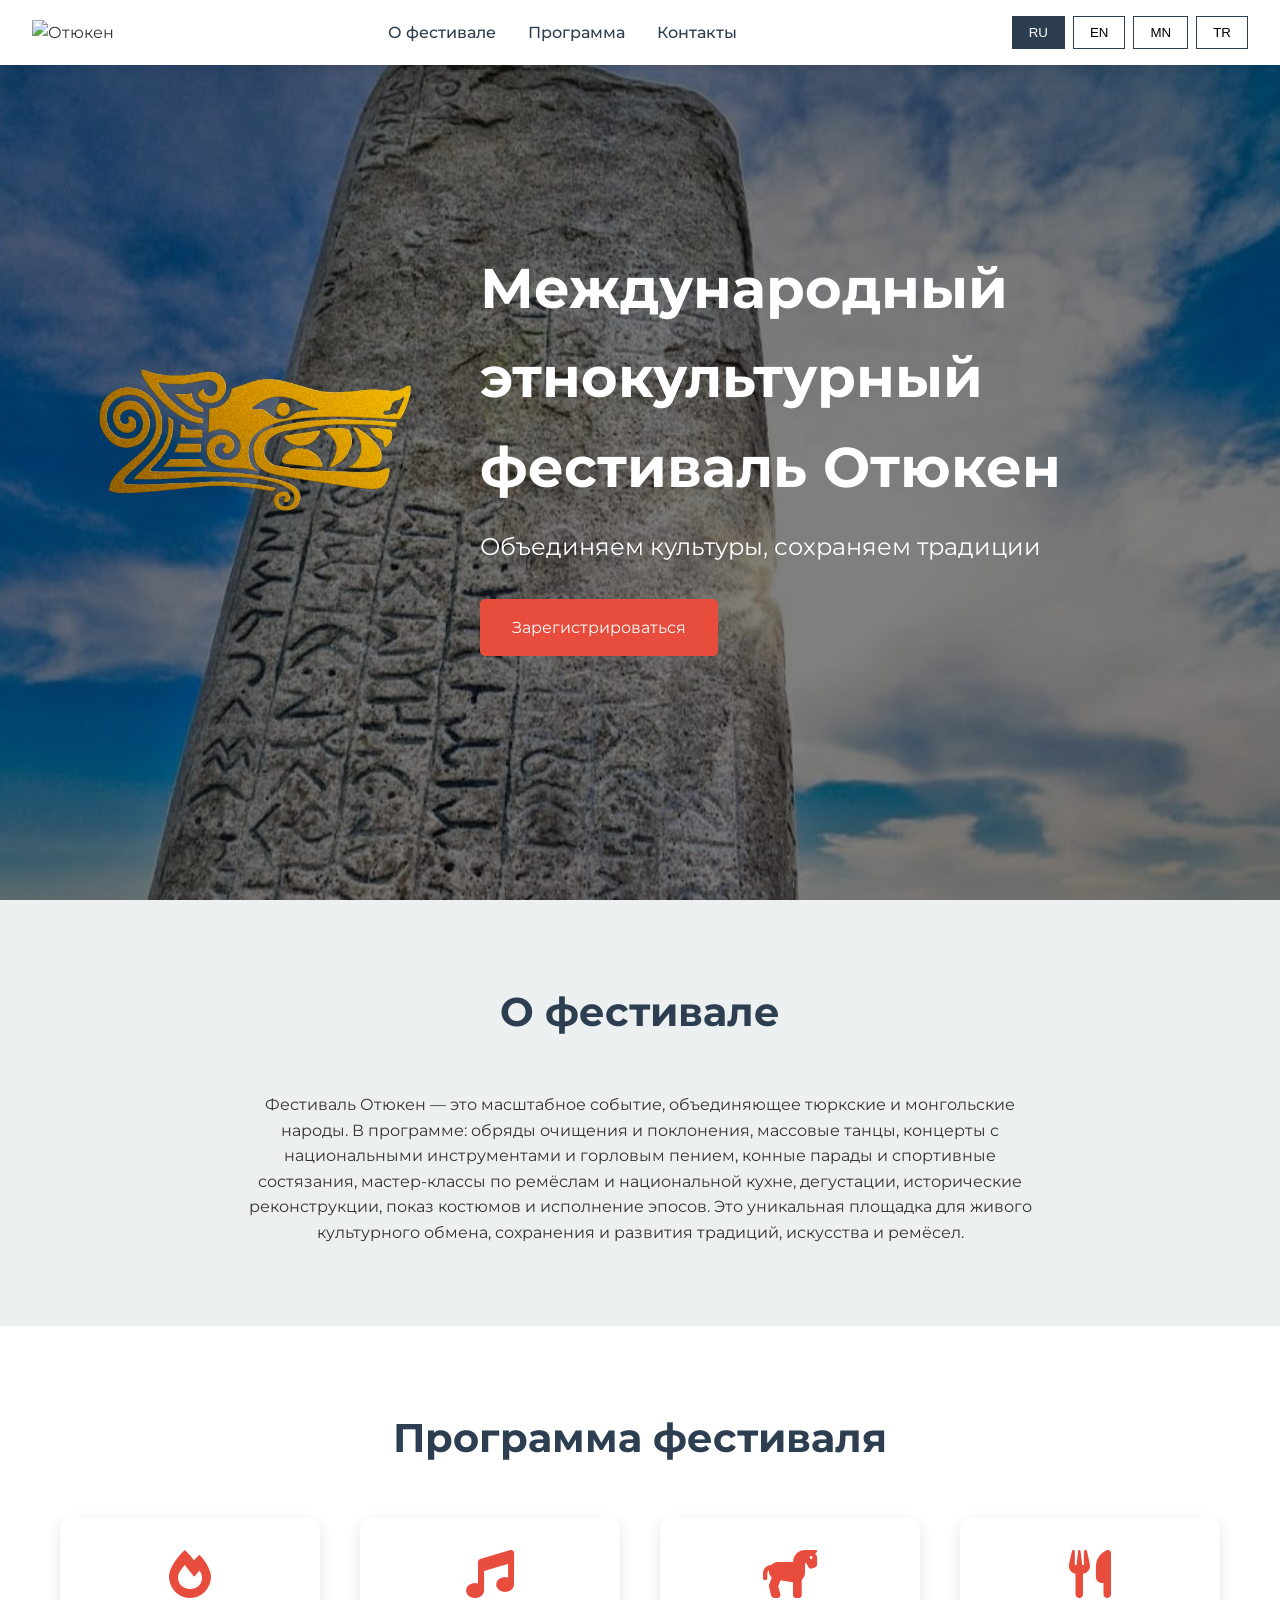
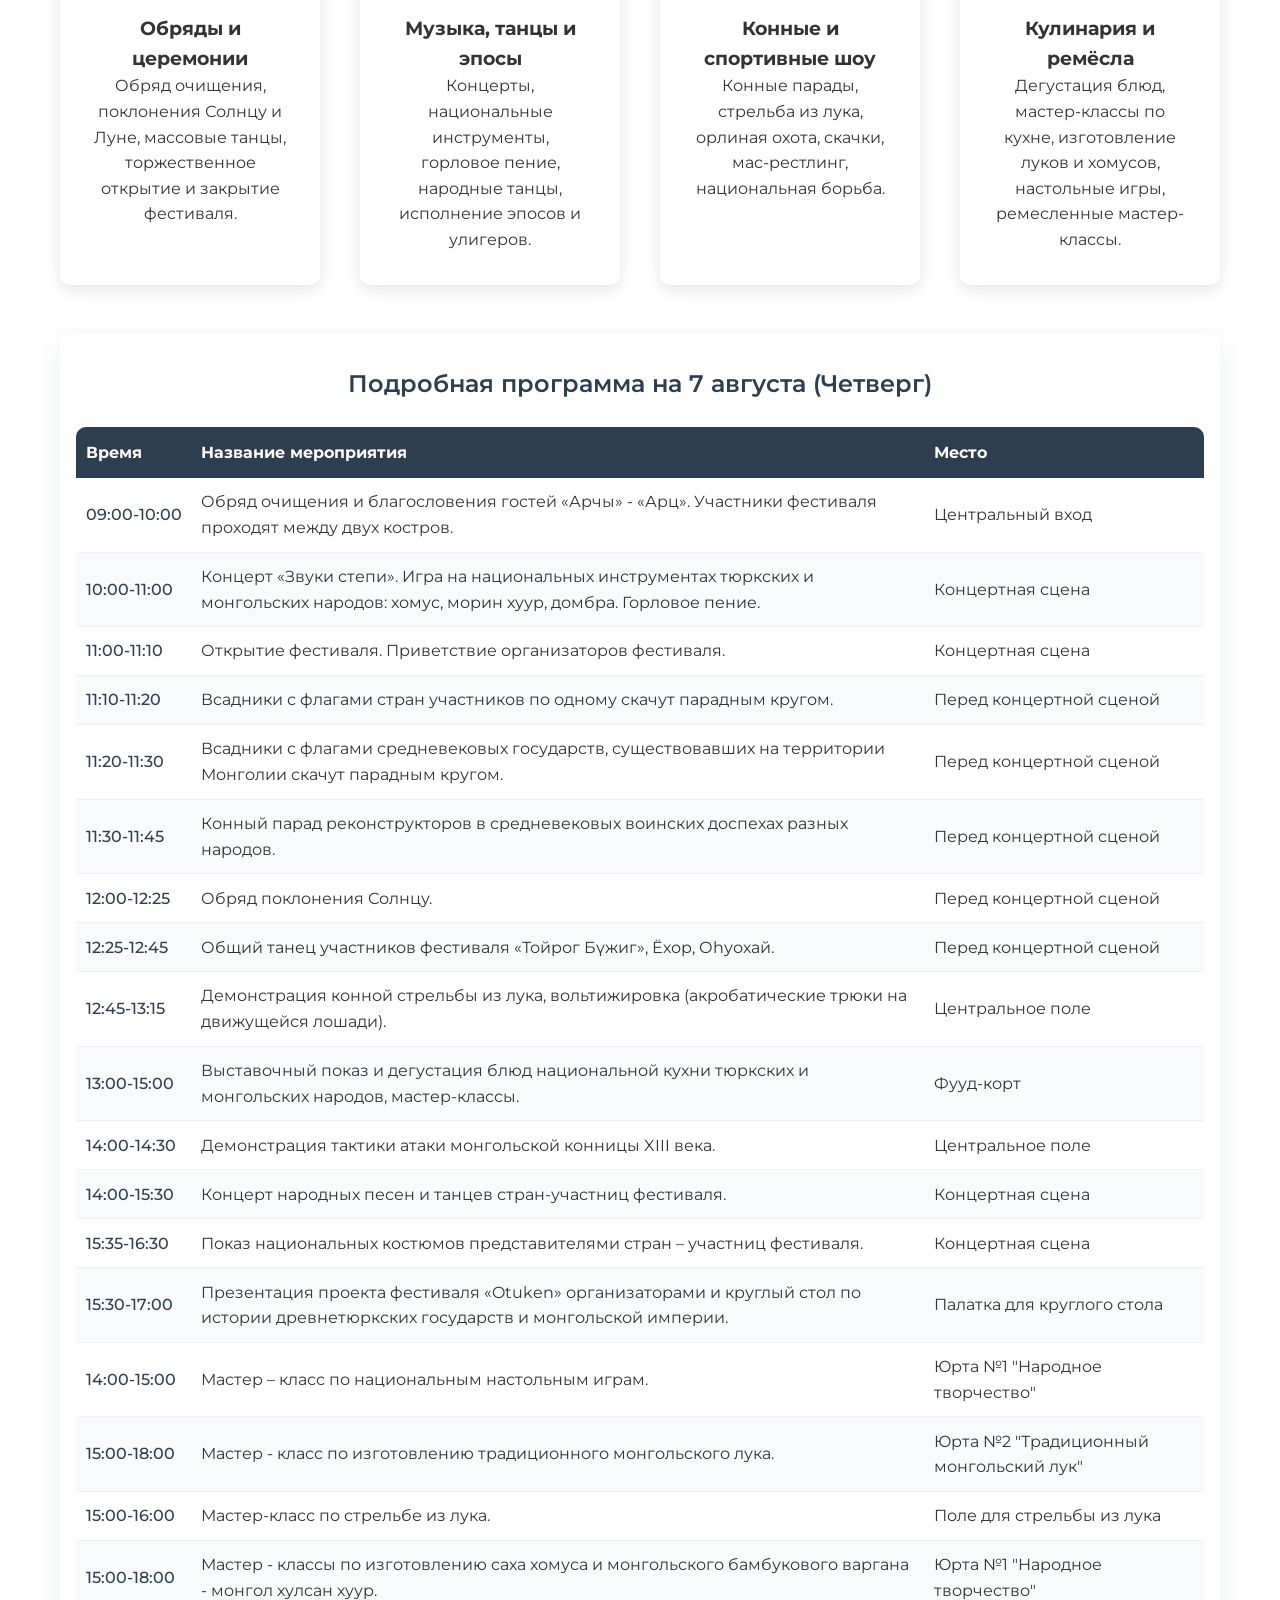
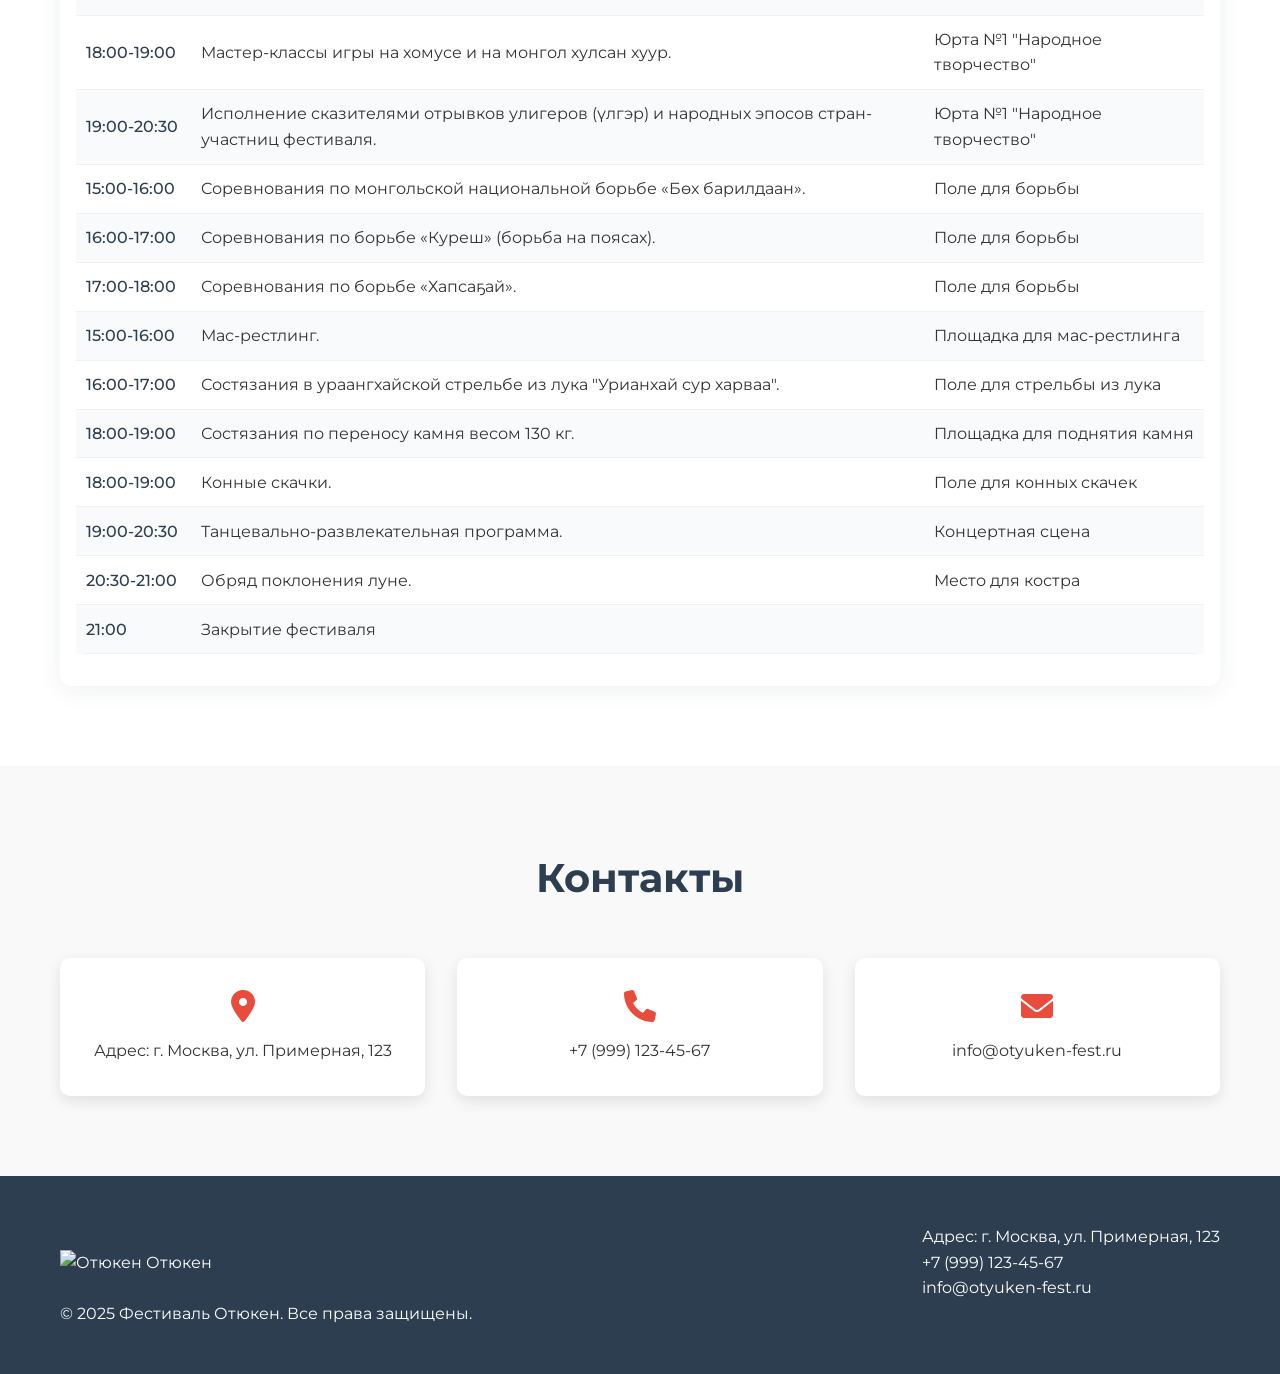
==== commit a72a4670: "new version" ====
--- a/index.html
+++ b/index.html
@@ -37,16 +37,7 @@
     <main>
         <section class="hero">
             <div class="hero-content">
-                <div class="tear-off-calendar">
-                    <div class="calendar-top">
-                        <div class="calendar-month" data-lang="month-ru">Август</div>
-                        <div class="calendar-month" data-lang="month-en" style="display: none;">August</div>
-                        <div class="calendar-month" data-lang="month-mn" style="display: none;">Наймдугаар сар</div>
-                        <div class="calendar-month" data-lang="month-tr" style="display: none;">Ağustos</div>
-                        <div class="calendar-year">2025</div>
-                    </div>
-                    <div class="calendar-date">7</div>
-                </div>
+                <img src="images/otuken-logo.png" alt="Отюкен орнамент" class="otuken-hero-logo">
 
                 <div class="hero-text">
                     <h1 class="hero-title" data-lang="hero-title">Международный этнокультурный фестиваль Отюкен</h1>
@@ -521,15 +512,14 @@
             </div>
             <form id="extended-registration-form" class="extended-registration-form modal-checkboxes">
                 <div class="form-group">
-                    <input type="text" id="fullname" name="fullname" required placeholder="Ф.И.О. *">
+                    <input type="text" id="fullname" name="fullname" required placeholder="Ф.И.О. *" data-lang="form-fullname-placeholder">
                 </div>
                 <div class="form-group">
-                    <input type="text" id="organization" name="organization" placeholder="Организация или название ансамбля">
+                    <input type="text" id="organization" name="organization" placeholder="Организация или название ансамбля" data-lang="form-organization-placeholder">
                 </div>
                 <div class="form-group">
-                    <!-- <label for="country">Страна *</label> -->
                     <select id="country" name="country" required>
-                        <option value="" disabled selected hidden>Страна *</option>
+                        <option value="" disabled selected hidden data-lang="form-country-placeholder">Страна *</option>
                         <option value="RU">Россия</option>
                         <option value="MN">Монголия</option>
                         <option value="TR">Турция</option>
@@ -544,68 +534,69 @@
                     </select>
                 </div>
                 <div class="form-group">
-                    <input type="text" id="city" name="city" placeholder="Город, посёлок, село">
+                    <input type="text" id="city" name="city" placeholder="Город, посёлок, село" data-lang="form-city-placeholder">
                 </div>
                 <div class="form-group">
                     <div class="events-label" data-lang="form-events">Выберите одно или несколько мероприятий для участия</div>
                     <div class="events-grid">
                         <div class="event-option">
                             <input type="checkbox" id="event1" name="events" value="event1">
-                            <label for="event1">Народные песни и танцы</label>
+                            <label for="event1" data-lang="form-event1-label">Народные песни и танцы</label>
                         </div>
                         <div class="event-option">
                             <input type="checkbox" id="event2" name="events" value="event2">
-                            <label for="event2">Национальные костюмы</label>
+                            <label for="event2" data-lang="form-event2-label">Национальные костюмы</label>
                         </div>
                         <div class="event-option">
                             <input type="checkbox" id="event3" name="events" value="event3">
-                            <label for="event3">Настольные игры</label>
+                            <label for="event3" data-lang="form-event3-label">Настольные игры</label>
                         </div>
                         <div class="event-option">
                             <input type="checkbox" id="event4" name="events" value="event4">
-                            <label for="event4">Национальные блюда</label>
+                            <label for="event4" data-lang="form-event4-label">Национальные блюда</label>
                         </div>
                         <div class="event-option">
                             <input type="checkbox" id="event5" name="events" value="event5">
-                            <label for="event5">Конная стрельба из лука</label>
+                            <label for="event5" data-lang="form-event5-label">Конная стрельба из лука</label>
                         </div>
                         <div class="event-option">
                             <input type="checkbox" id="event6" name="events" value="event6">
-                            <label for="event6">Исторический конный парад</label>
+                            <label for="event6" data-lang="form-event6-label">Исторический конный парад</label>
                         </div>
                         <div class="event-option">
                             <input type="checkbox" id="event7" name="events" value="event7">
-                            <label for="event7">Монгольская борьба</label>
+                            <label for="event7" data-lang="form-event7-label">Монгольская борьба</label>
                         </div>
                         <div class="event-option">
                             <input type="checkbox" id="event8" name="events" value="event8">
-                            <label for="event8">Борьба на поясах «Куреш»</label>
+                            <label for="event8" data-lang="form-event8-label">Борьба на поясах «Куреш»</label>
                         </div>
                         <div class="event-option">
                             <input type="checkbox" id="event9" name="events" value="event9">
-                            <label for="event9">Якутская борьба «Хапсаҕай»</label>
+                            <label for="event9" data-lang="form-event9-label">Якутская борьба «Хапсаҕай»</label>
                         </div>
                         <div class="event-option">
                             <input type="checkbox" id="event10" name="events" value="event10">
-                            <label for="event10">Мас-рестлинг</label>
+                            <label for="event10" data-lang="form-event10-label">Мас-рестлинг</label>
                         </div>
                         <div class="event-option">
                             <input type="checkbox" id="event11" name="events" value="event11">
-                            <label for="event11">Урианхайская стрельба</label>
+                            <label for="event11" data-lang="form-event11-label">Урианхайская стрельба</label>
                         </div>
                         <div class="event-option">
                             <input type="checkbox" id="event12" name="events" value="event12">
-                            <label for="event12">Перенос 130 кг камня</label>
+                            <label for="event12" data-lang="form-event12-label">Перенос 130 кг камня</label>
                         </div>
                     </div>
                 </div>  
                 <div class="form-group">
                     <div class="event-option">
-                        <input type="checkbox" id="spectator" name="spectator" value="true"><label for="spectator" data-lang="form-spectator">Буду участвовать в фестивале как зритель</label>
+                        <input type="checkbox" id="spectator" name="spectator" value="true">
+                        <label for="spectator" data-lang="form-spectator-label">Буду участвовать в фестивале как зритель</label>
                     </div>
                 </div>
                 <div class="form-group">
-                    <input type="email" id="email" name="email" required placeholder="Email *">
+                    <input type="email" id="email" name="email" required placeholder="Email *" data-lang="form-email-placeholder">
                 </div>
                 <button type="submit" class="btn btn-primary" data-lang="register">Зарегистрироваться</button>
             </form>
--- a/css/style.css
+++ b/css/style.css
@@ -143,6 +143,14 @@
 .hero-text {
     flex: 1;
     text-align: left;
+    opacity: 0;
+    transform: translateY(40px);
+    transition: opacity 1.2s cubic-bezier(.4,0,.2,1) 0.2s, transform 1.2s cubic-bezier(.4,0,.2,1) 0.2s;
+}
+
+.hero-text.visible {
+    opacity: 1;
+    transform: translateY(0);
 }
 
 .hero-title {
@@ -649,11 +657,48 @@
     font-size: 1.2em;
     text-transform: uppercase;
     letter-spacing: 2px;
+    color: white;
 }
 
 .calendar-year {
     font-size: 0.9em;
     opacity: 0.8;
+    color: white;
+}
+
+@keyframes rotate {
+    from { transform: rotate(0deg); }
+    to { transform: rotate(360deg); }
+}
+
+.sun-calendar:hover .sun-rays {
+    animation: rotate 10s linear infinite;
+}
+
+.otuken-hero-logo {
+    max-width: 380px;
+    min-width: 220px;
+    width: 38vw;
+    height: auto;
+    display: block;
+    margin: 0 auto 20px auto;
+    filter: drop-shadow(0 4px 16px rgba(44,62,80,0.12));
+    opacity: 0;
+    transform: translateY(40px);
+    transition: opacity 1.2s cubic-bezier(.4,0,.2,1), transform 1.2s cubic-bezier(.4,0,.2,1);
+}
+
+.otuken-hero-logo.visible {
+    opacity: 1;
+    transform: translateY(0);
+}
+
+@media (max-width: 600px) {
+    .otuken-hero-logo {
+        max-width: 90vw;
+        width: 90vw;
+        min-width: 120px;
+    }
 }
 
 /* Contact Section */
@@ -661,3 +706,87 @@
     padding: 80px 0;
     background-color: #f9f9f9;
 }
+
+.sun-calendar {
+    position: relative;
+    width: 200px;
+    height: 200px;
+    margin: 20px;
+    flex-shrink: 0;
+}
+
+.sun-rays {
+    position: absolute;
+    width: 100%;
+    height: 100%;
+    animation: rotate 20s linear infinite;
+}
+
+.ray {
+    position: absolute;
+    width: 4px;
+    height: 60px;
+    background: #FFD700;
+    top: 50%;
+    left: 50%;
+    transform-origin: 50% 0;
+    box-shadow: 0 0 10px #FFD700;
+}
+
+.ray-1 { transform: translate(-50%, -50%) rotate(0deg); }
+.ray-2 { transform: translate(-50%, -50%) rotate(45deg); }
+.ray-3 { transform: translate(-50%, -50%) rotate(90deg); }
+.ray-4 { transform: translate(-50%, -50%) rotate(135deg); }
+.ray-5 { transform: translate(-50%, -50%) rotate(180deg); }
+.ray-6 { transform: translate(-50%, -50%) rotate(225deg); }
+.ray-7 { transform: translate(-50%, -50%) rotate(270deg); }
+.ray-8 { transform: translate(-50%, -50%) rotate(315deg); }
+
+.sun-center {
+    position: absolute;
+    width: 120px;
+    height: 120px;
+    background: radial-gradient(circle, #FFA500, #FF4500);
+    border-radius: 50%;
+    top: 50%;
+    left: 50%;
+    transform: translate(-50%, -50%);
+    box-shadow: 0 0 20px #FF4500;
+    display: flex;
+    align-items: center;
+    justify-content: center;
+}
+
+.sun-date {
+    text-align: center;
+    color: #FFF;
+    font-family: 'Montserrat', sans-serif;
+}
+
+.sun-month {
+    font-size: 1.2em;
+    text-transform: uppercase;
+    letter-spacing: 2px;
+    margin-bottom: 5px;
+}
+
+.sun-day {
+    font-size: 3em;
+    font-weight: bold;
+    line-height: 1;
+    text-shadow: 2px 2px 4px rgba(0,0,0,0.3);
+}
+
+.sun-year {
+    font-size: 1em;
+    opacity: 0.9;
+}
+
+@keyframes rotate {
+    from { transform: rotate(0deg); }
+    to { transform: rotate(360deg); }
+}
+
+.sun-calendar:hover .sun-rays {
+    animation: rotate 10s linear infinite;
+}
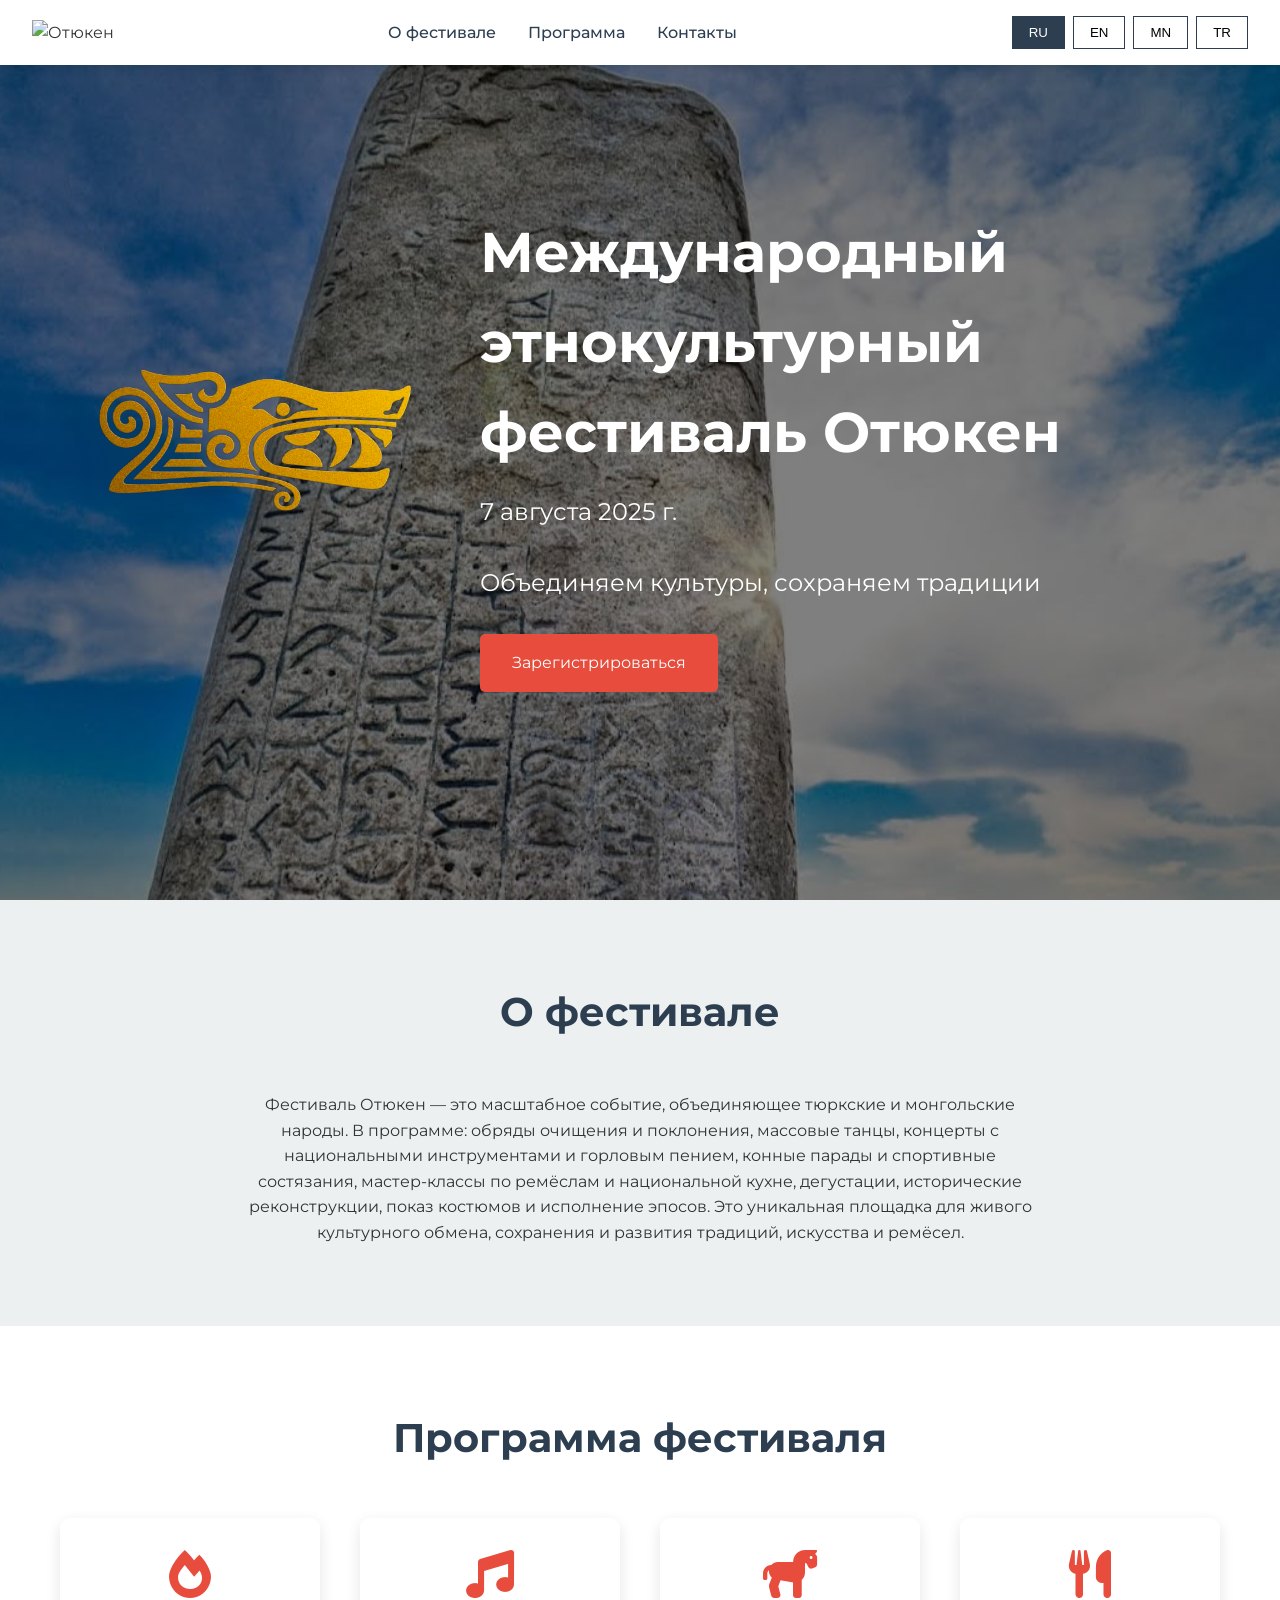
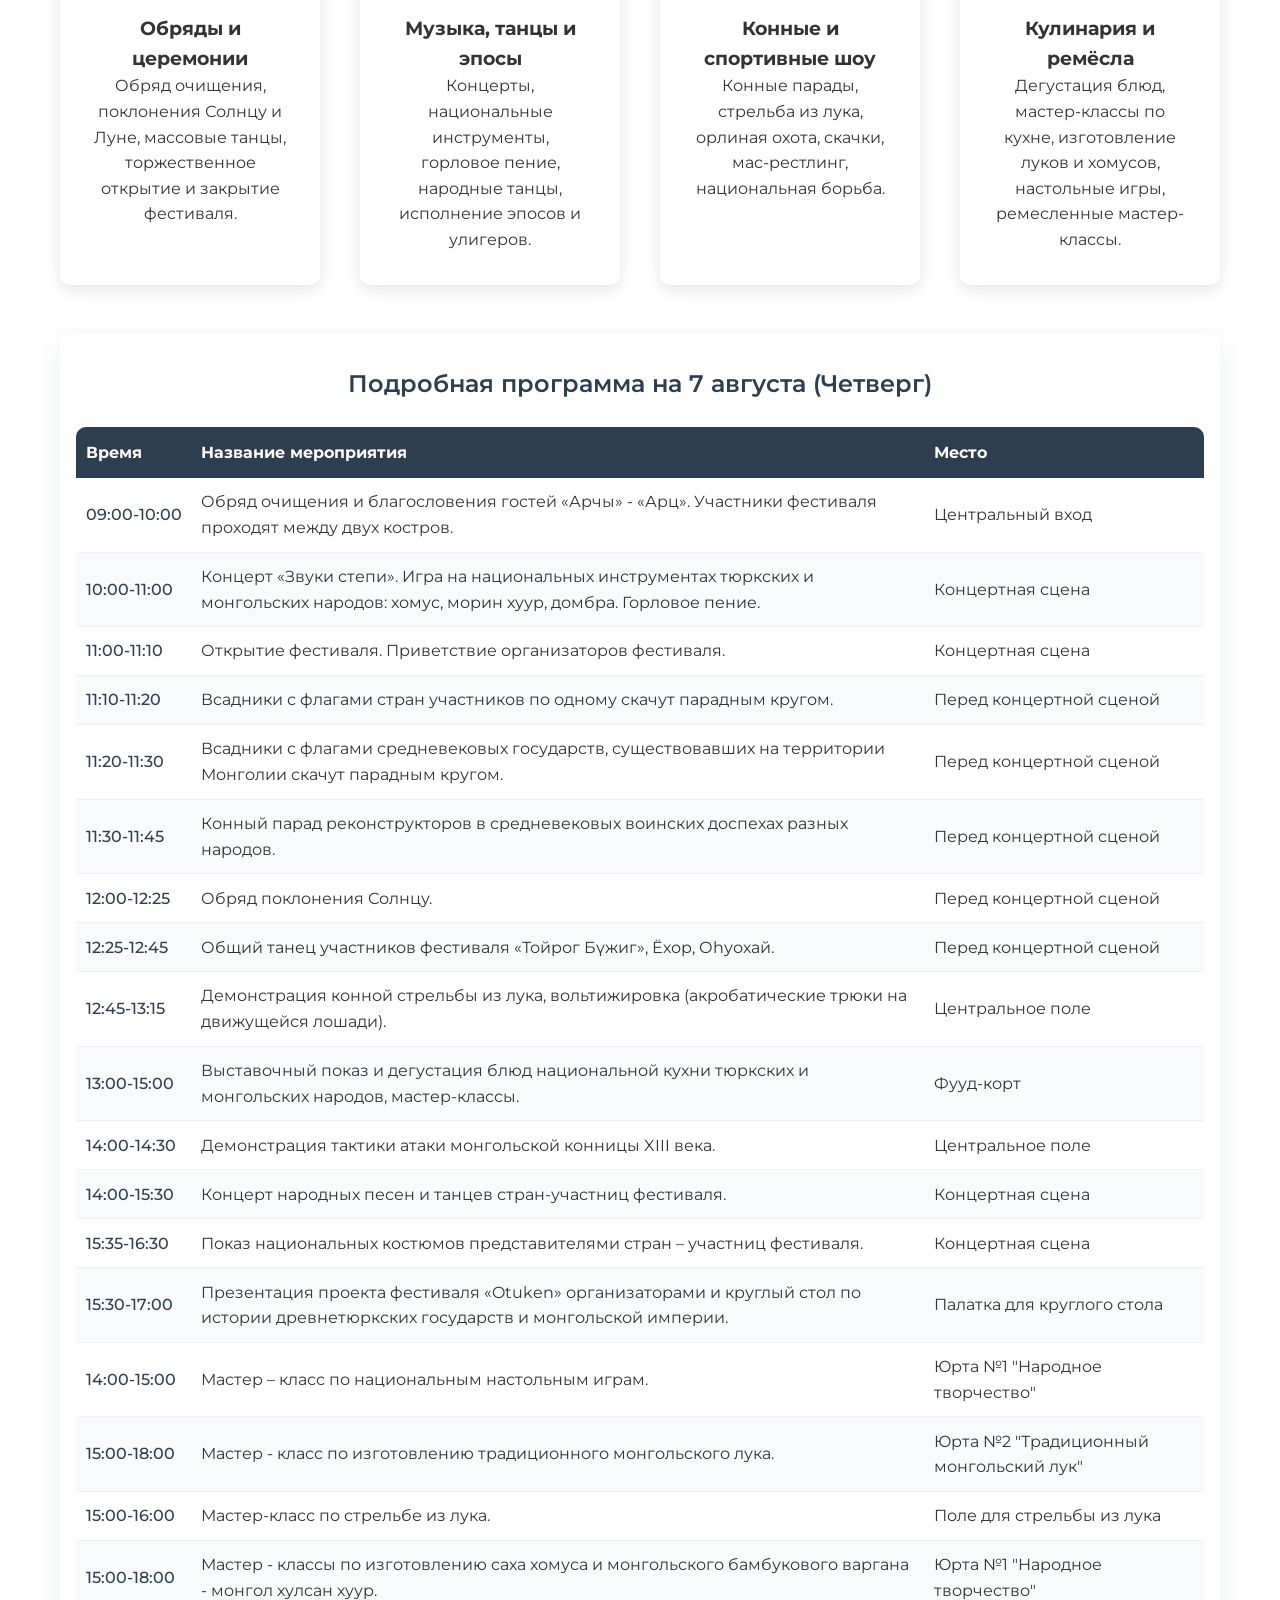
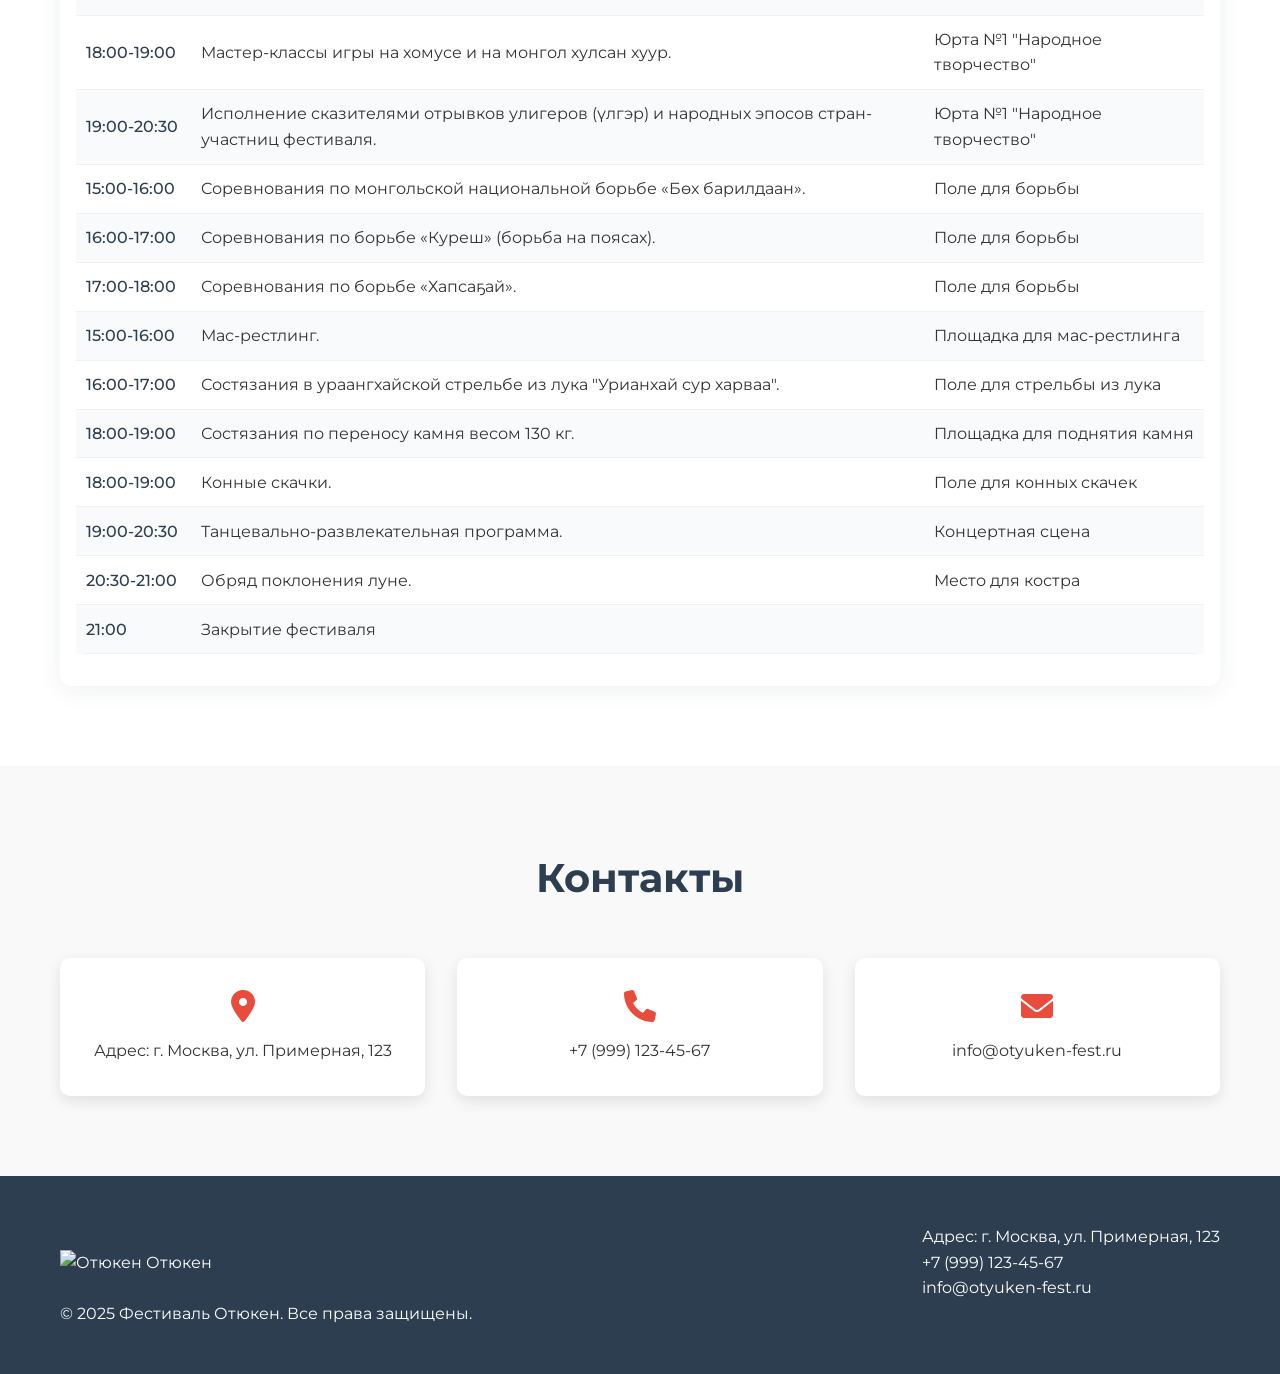
==== commit 1d1d183d: "date" ====
--- a/index.html
+++ b/index.html
@@ -41,7 +41,8 @@
 
                 <div class="hero-text">
                     <h1 class="hero-title" data-lang="hero-title">Международный этнокультурный фестиваль Отюкен</h1>
-                    <p class="hero-subtitle" data-lang="hero-subtitle">Объединяем культуры, сохраняем традиции</p>
+                    <p class="hero-subtitle" data-lang="hero-subtitle">7 августа 2025 г.</p>
+                    <p class="hero-subtitle">Объединяем культуры, сохраняем традиции</p>
                     <a href="#registration" class="cta-button" data-action="register" data-lang="hero-cta">Зарегистрироваться</a>
                 </div>
             </div>
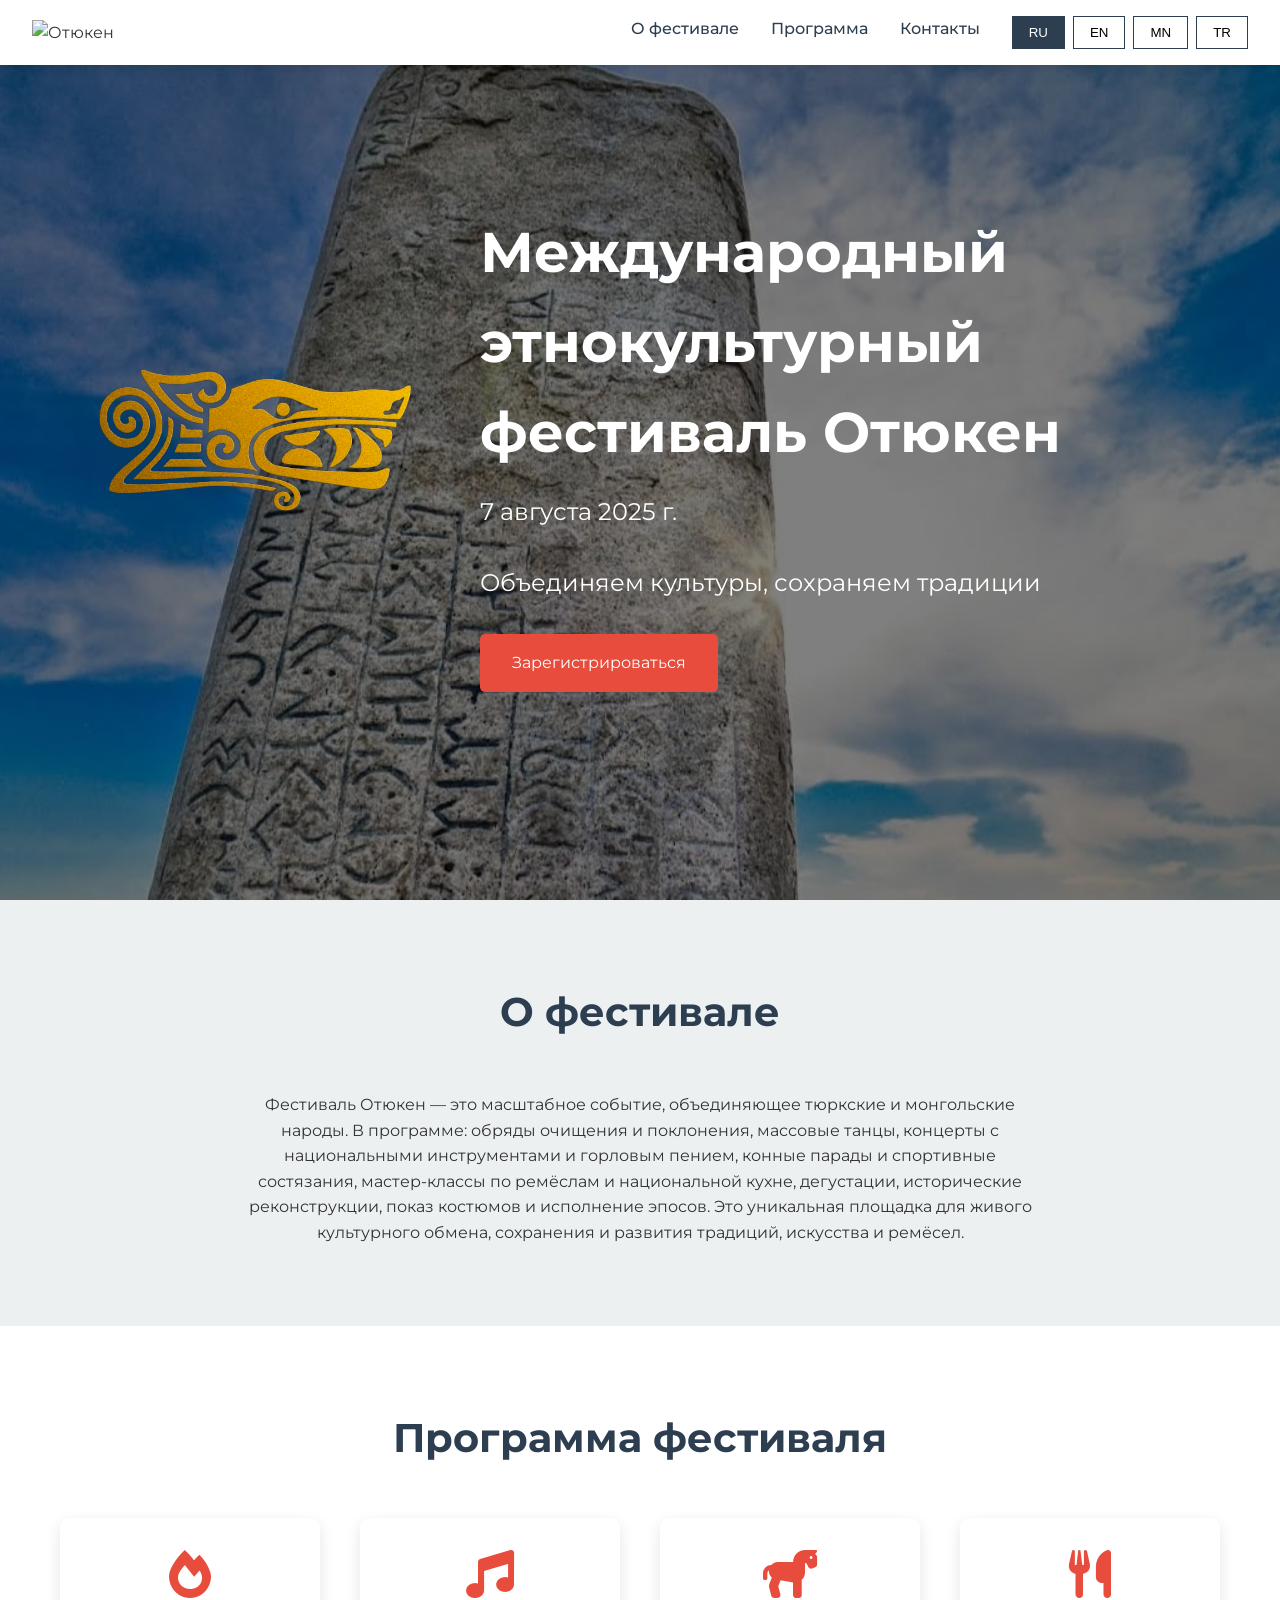
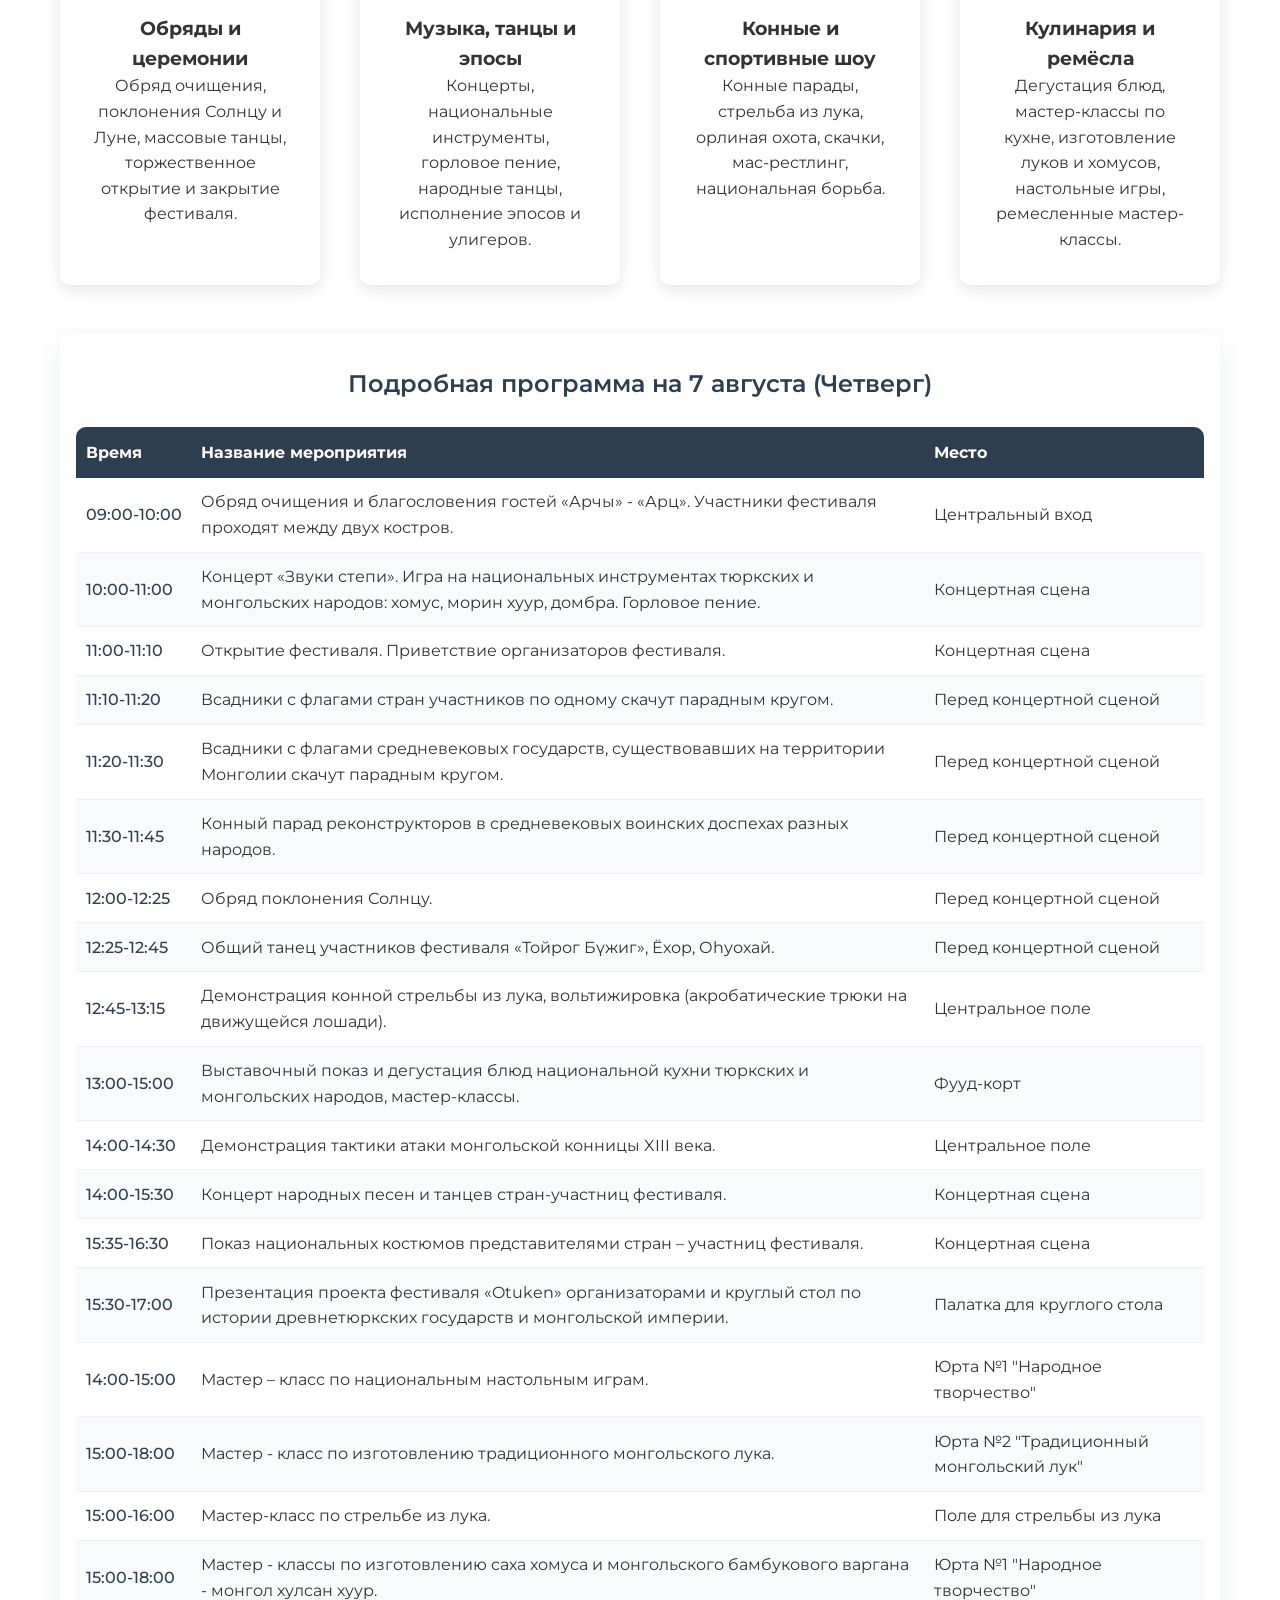
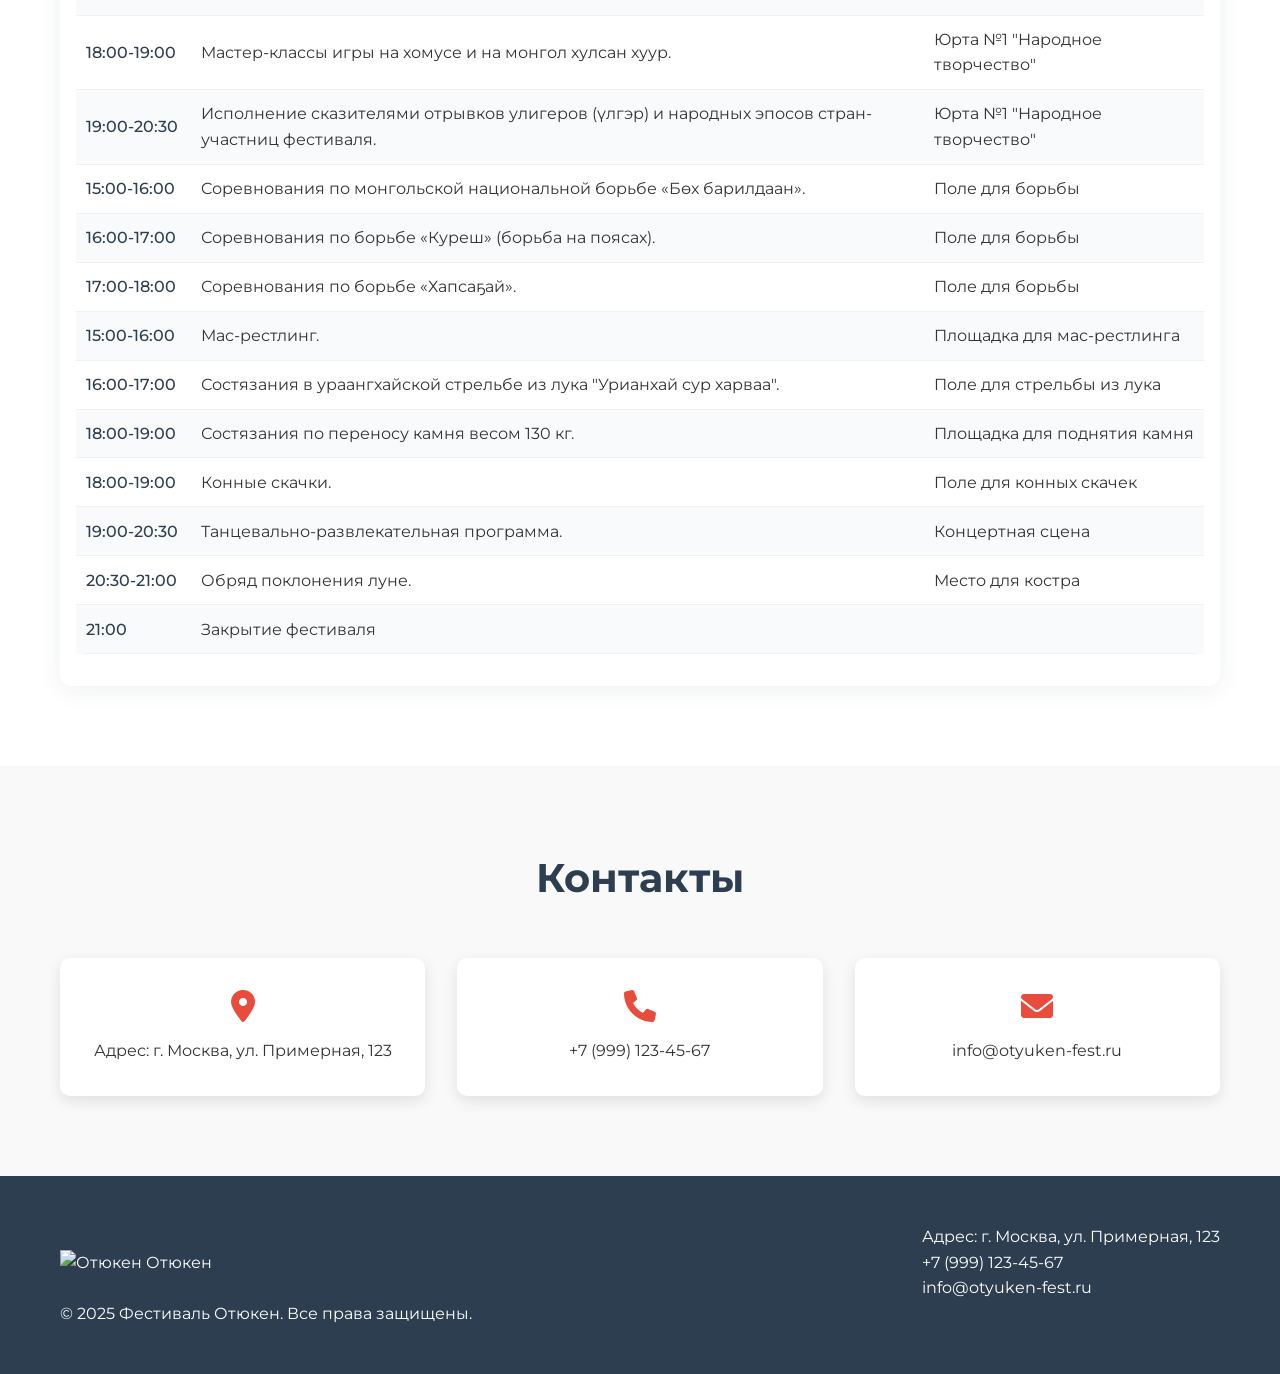
==== commit 494087bd: "language mobile buttons fixed" ====
--- a/index.html
+++ b/index.html
@@ -24,12 +24,12 @@
                 <a href="#about" class="nav-link" data-lang="nav-about">О фестивале</a>
                 <a href="#program" class="nav-link" data-lang="nav-program">Программа</a>
                 <a href="#contact" class="nav-link" data-lang="nav-contact">Контакты</a>
-            </div>
-            <div class="language-selector">
-                <button class="lang-btn active" data-lang="ru">RU</button>
-                <button class="lang-btn" data-lang="en">EN</button>
-                <button class="lang-btn" data-lang="mn">MN</button>
-                <button class="lang-btn" data-lang="tr">TR</button>
+                <div class="language-selector">
+                    <button class="lang-btn active" data-lang="ru">RU</button>
+                    <button class="lang-btn" data-lang="en">EN</button>
+                    <button class="lang-btn" data-lang="mn">MN</button>
+                    <button class="lang-btn" data-lang="tr">TR</button>
+                </div>
             </div>
         </nav>
     </header>
--- a/css/style.css
+++ b/css/style.css
@@ -480,11 +480,20 @@
     }
 
     .language-selector {
+        display: none;
         position: fixed;
         bottom: 2rem;
         left: 50%;
         transform: translateX(-50%);
         z-index: 1001;
+        background: var(--white);
+        border-radius: 8px;
+        box-shadow: 0 2px 8px rgba(44,62,80,0.08);
+        padding: 0.5rem 1rem;
+        gap: 0.5rem;
+    }
+    .nav-links.active .language-selector {
+        display: flex;
     }
 
     .nav-container,
@@ -694,10 +703,42 @@
 }
 
 @media (max-width: 600px) {
+    .hero {
+        height: auto;
+        min-height: 100vh;
+        padding-top: 60px;
+        padding-bottom: 30px;
+    }
+    .hero-content {
+        flex-direction: column;
+        gap: 18px;
+        padding: 0 6vw;
+    }
     .otuken-hero-logo {
-        max-width: 90vw;
-        width: 90vw;
-        min-width: 120px;
+        max-width: 80vw;
+        width: 80vw;
+        min-width: 90px;
+        margin-bottom: 10px;
+    }
+    .hero-title {
+        font-size: 1.3rem;
+        margin-bottom: 0.7rem;
+    }
+    .hero-date {
+        font-size: 1.05rem;
+        margin-bottom: 0.5rem;
+        text-align: center;
+    }
+    .hero-subtitle {
+        font-size: 1rem;
+        margin-bottom: 1.2rem;
+        text-align: center;
+    }
+    .cta-button {
+        font-size: 1rem;
+        padding: 0.8rem 1.2rem;
+        width: 100%;
+        box-sizing: border-box;
     }
 }
 
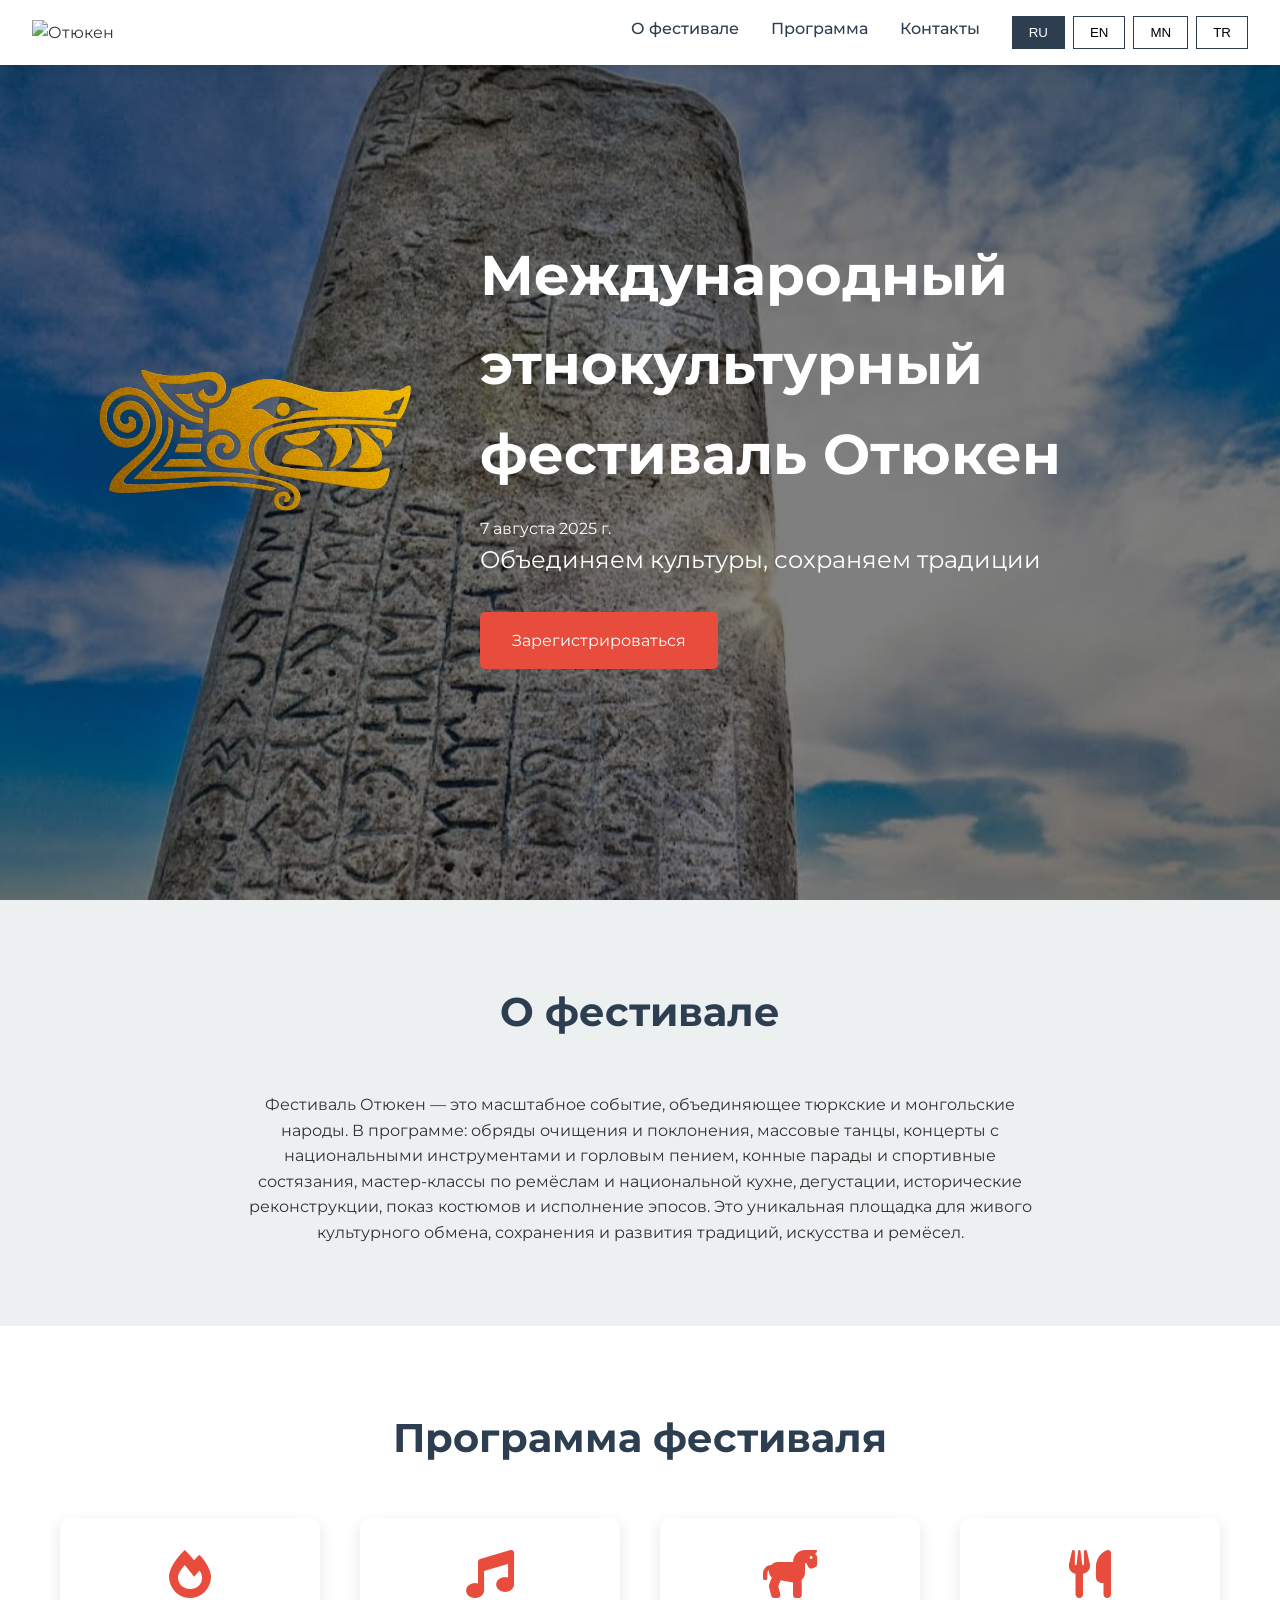
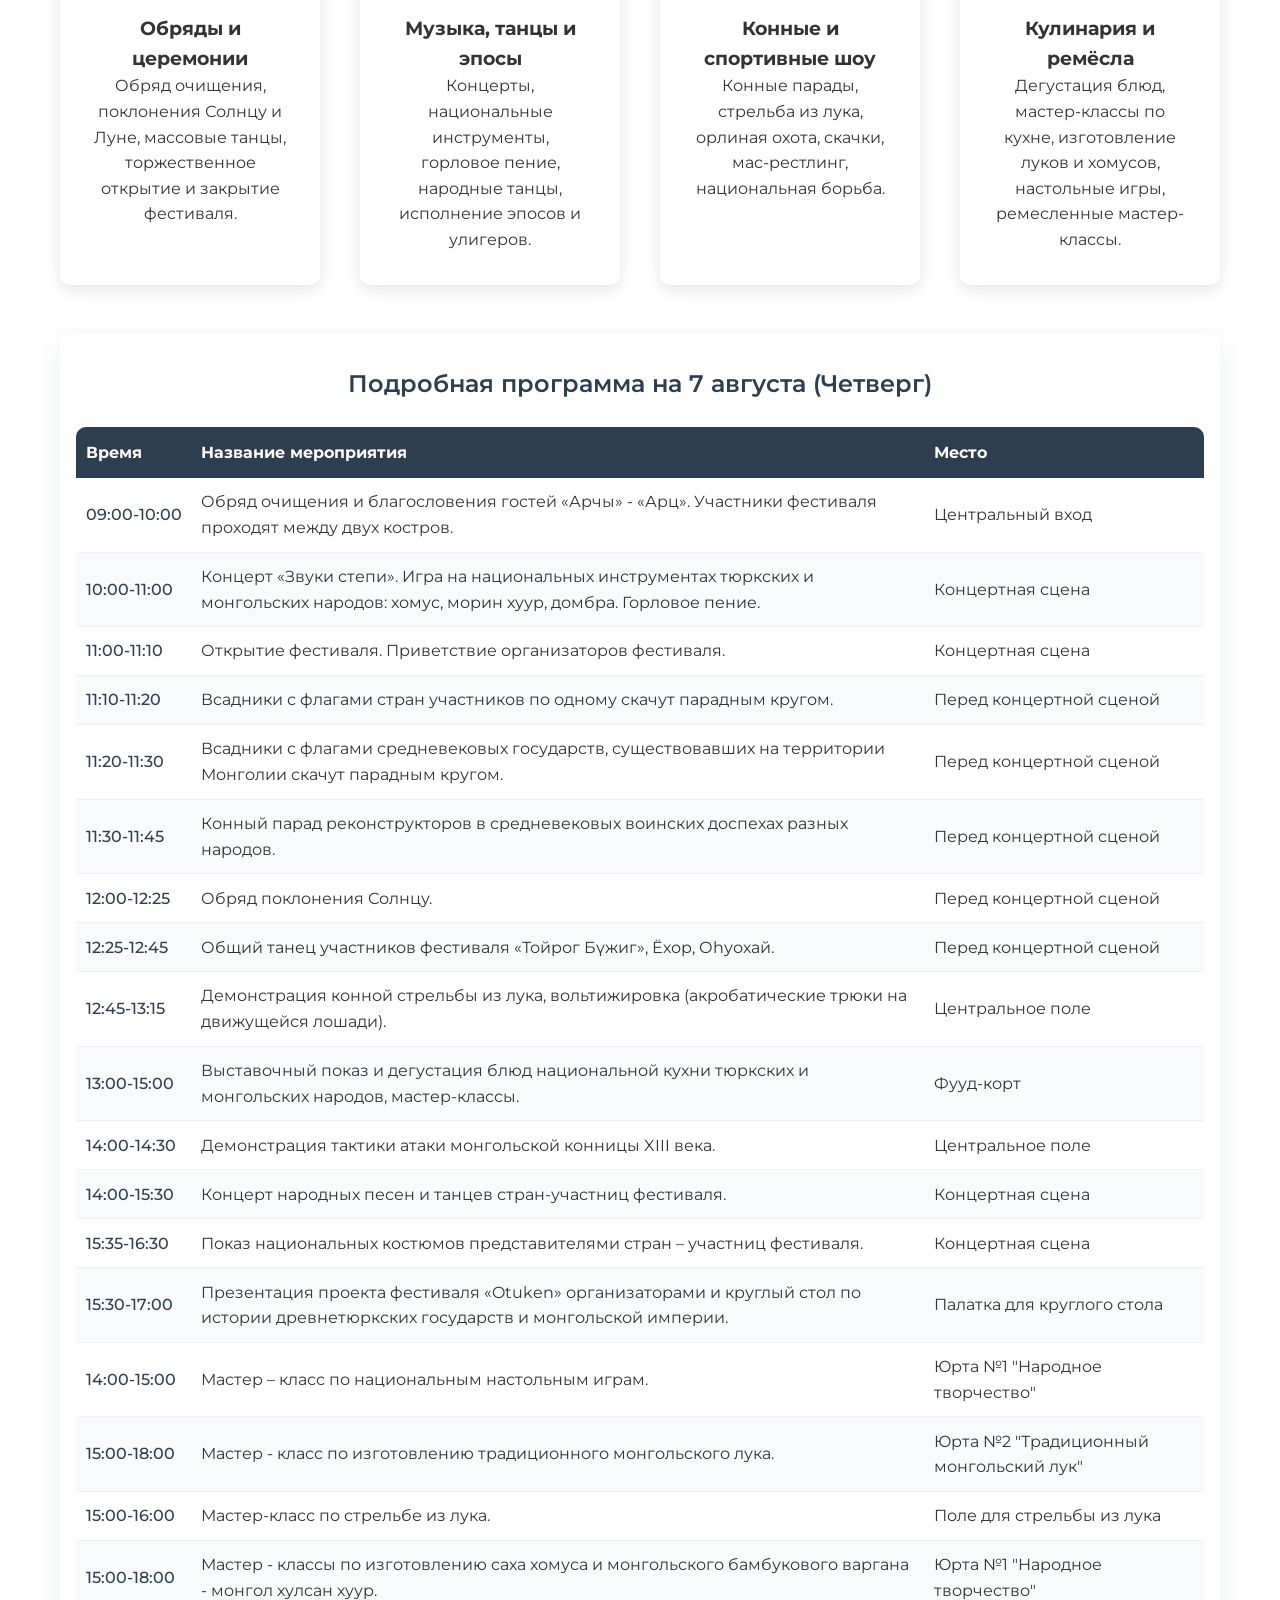
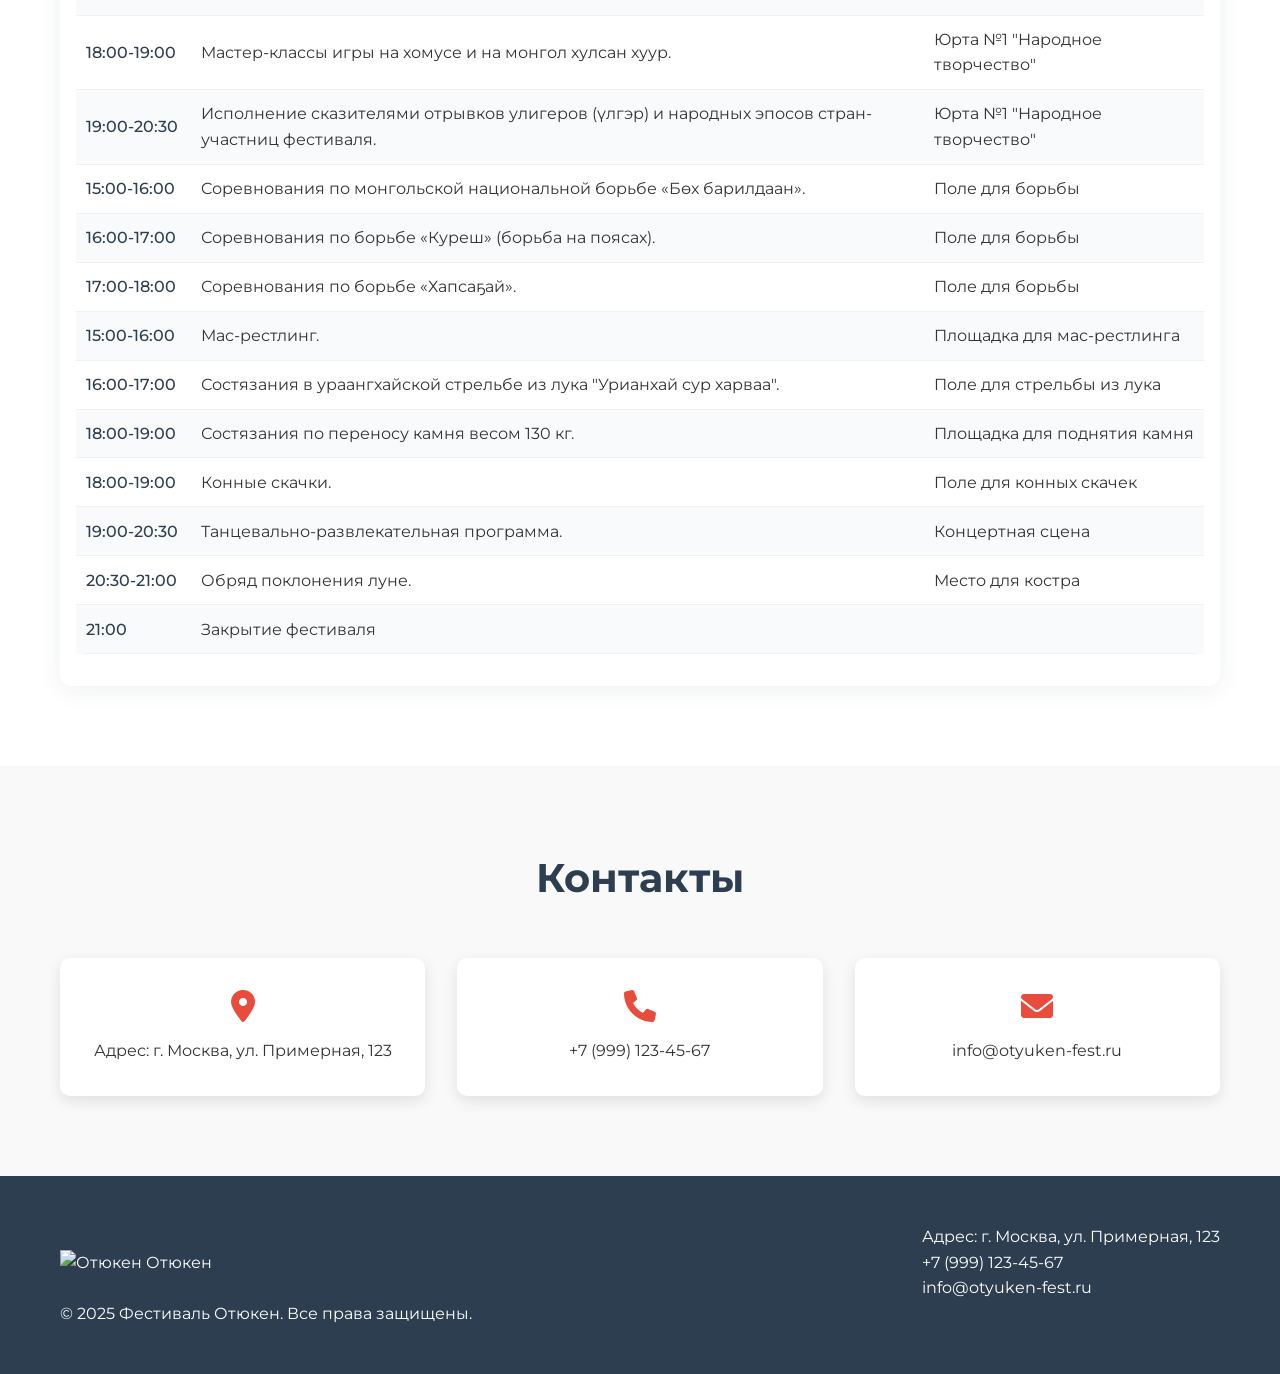
==== commit c75dc42a: "date and subtitle fixed" ====
--- a/index.html
+++ b/index.html
@@ -41,8 +41,14 @@
 
                 <div class="hero-text">
                     <h1 class="hero-title" data-lang="hero-title">Международный этнокультурный фестиваль Отюкен</h1>
-                    <p class="hero-subtitle" data-lang="hero-subtitle">7 августа 2025 г.</p>
-                    <p class="hero-subtitle">Объединяем культуры, сохраняем традиции</p>
+                    <p class="hero-date" data-lang="hero-date-ru">7 августа 2025 г.</p>
+                    <p class="hero-date" data-lang="hero-date-en" style="display:none;">August 7, 2025</p>
+                    <p class="hero-date" data-lang="hero-date-mn" style="display:none;">2025 оны 8-р сарын 7</p>
+                    <p class="hero-date" data-lang="hero-date-tr" style="display:none;">7 Ağustos 2025</p>
+                    <p class="hero-subtitle" data-lang="hero-subtitle-ru">Объединяем культуры, сохраняем традиции</p>
+                    <p class="hero-subtitle" data-lang="hero-subtitle-en" style="display:none;">Uniting cultures, preserving traditions</p>
+                    <p class="hero-subtitle" data-lang="hero-subtitle-mn" style="display:none;">Соёлыг нэгтгэн, уламжлалыг хадгална</p>
+                    <p class="hero-subtitle" data-lang="hero-subtitle-tr" style="display:none;">Kültürleri birleştiriyor, gelenekleri yaşatıyoruz</p>
                     <a href="#registration" class="cta-button" data-action="register" data-lang="hero-cta">Зарегистрироваться</a>
                 </div>
             </div>
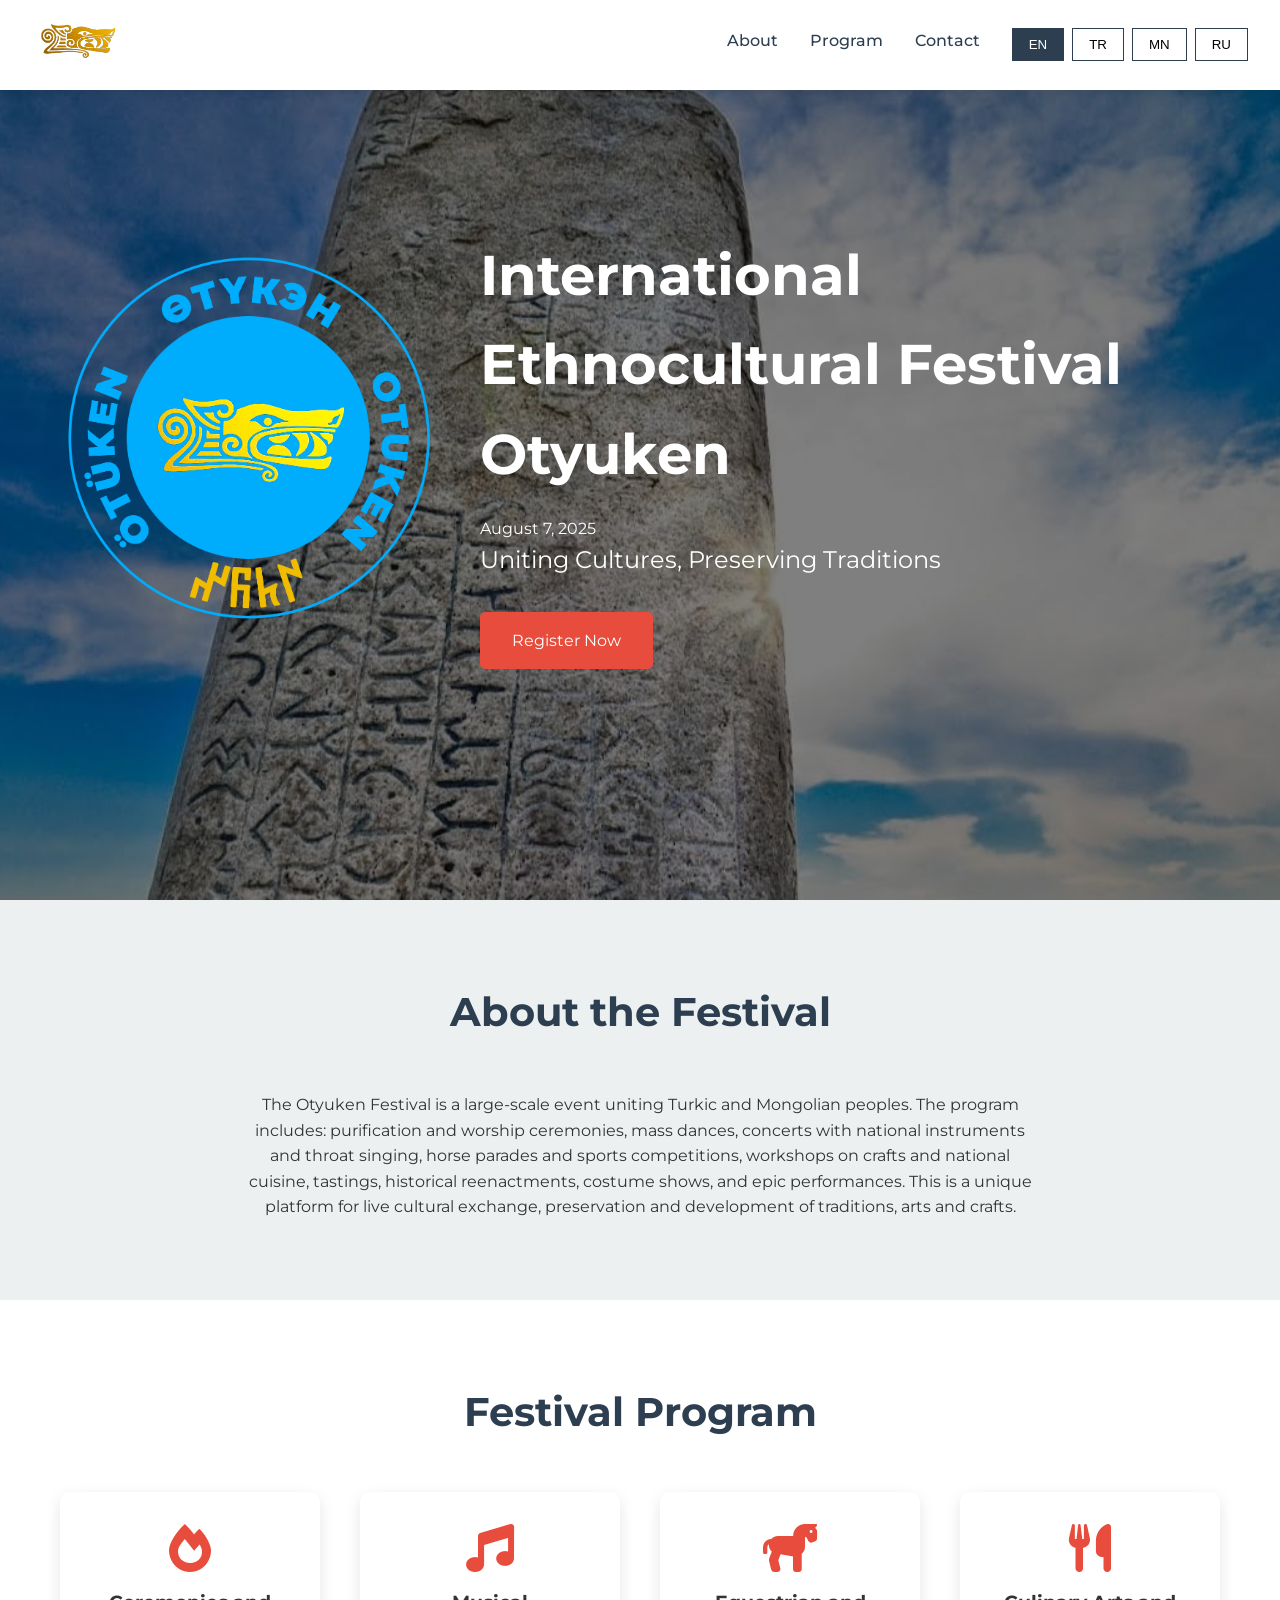
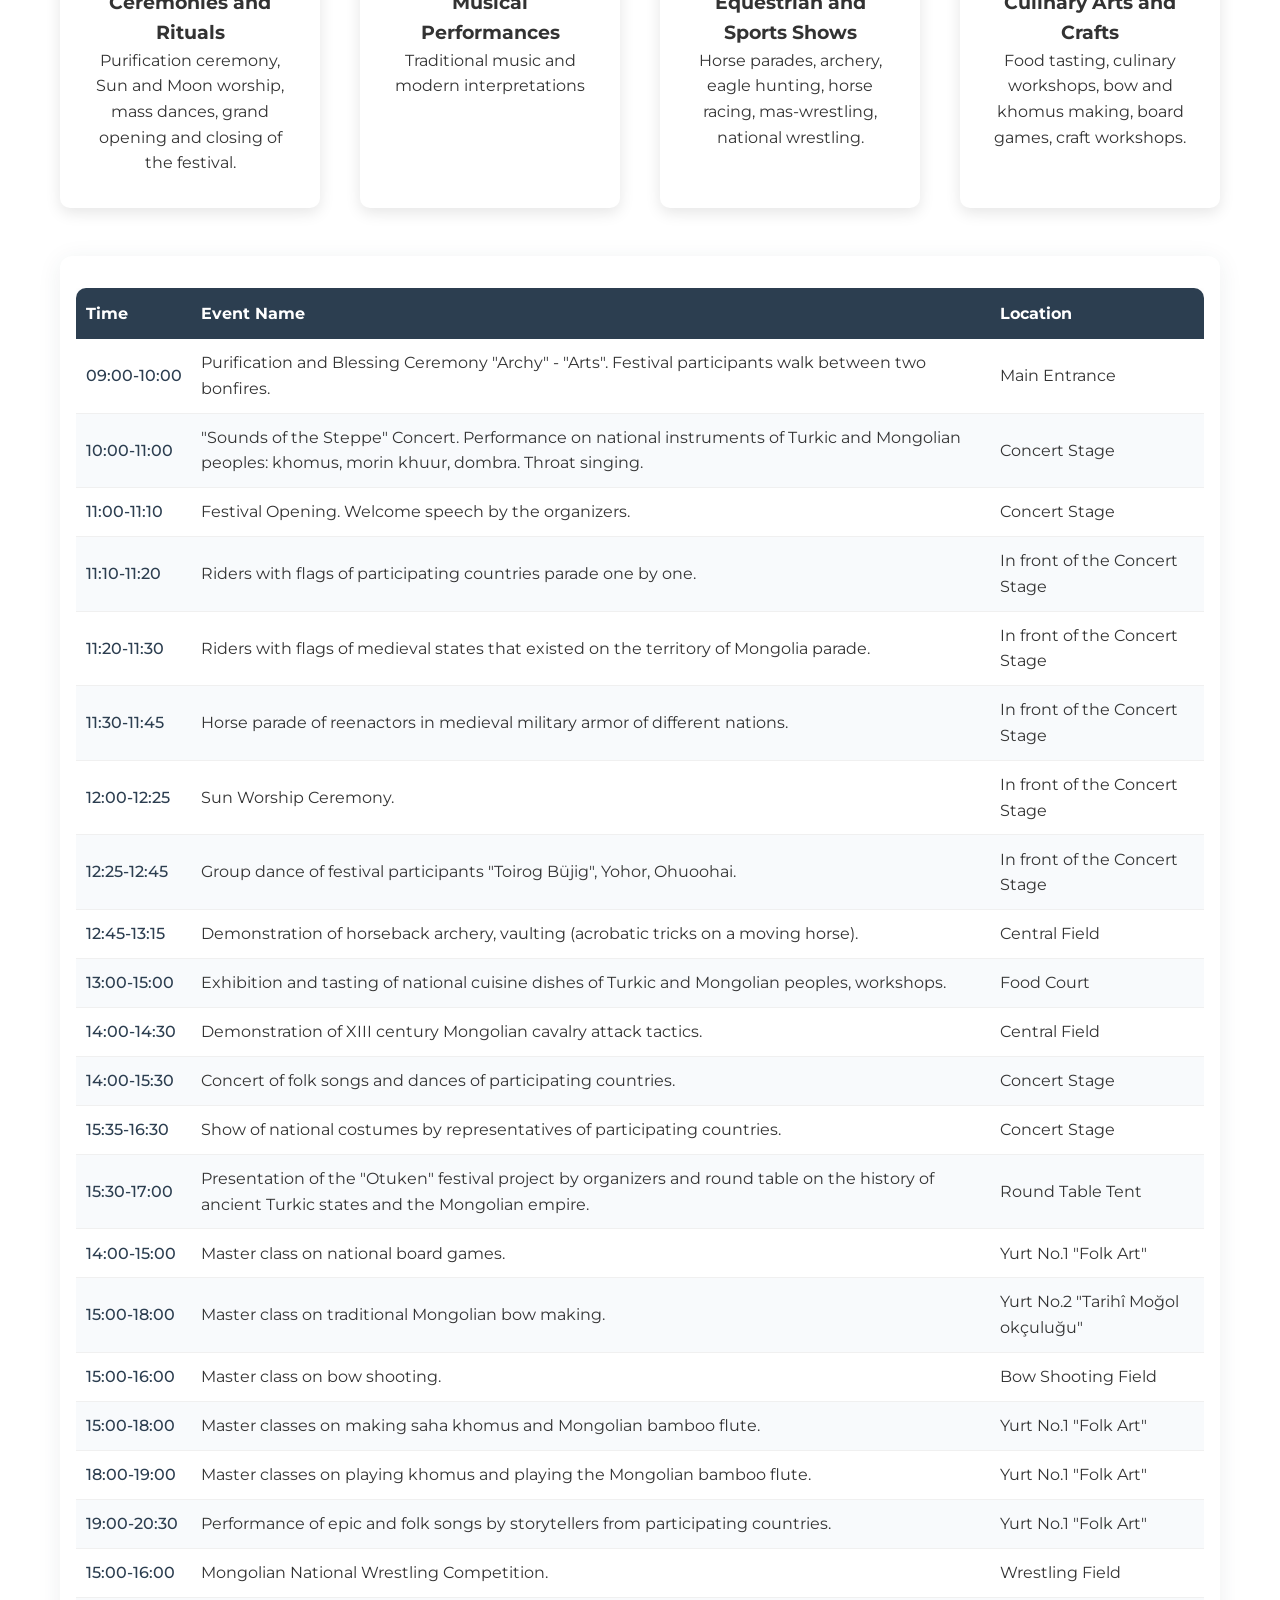
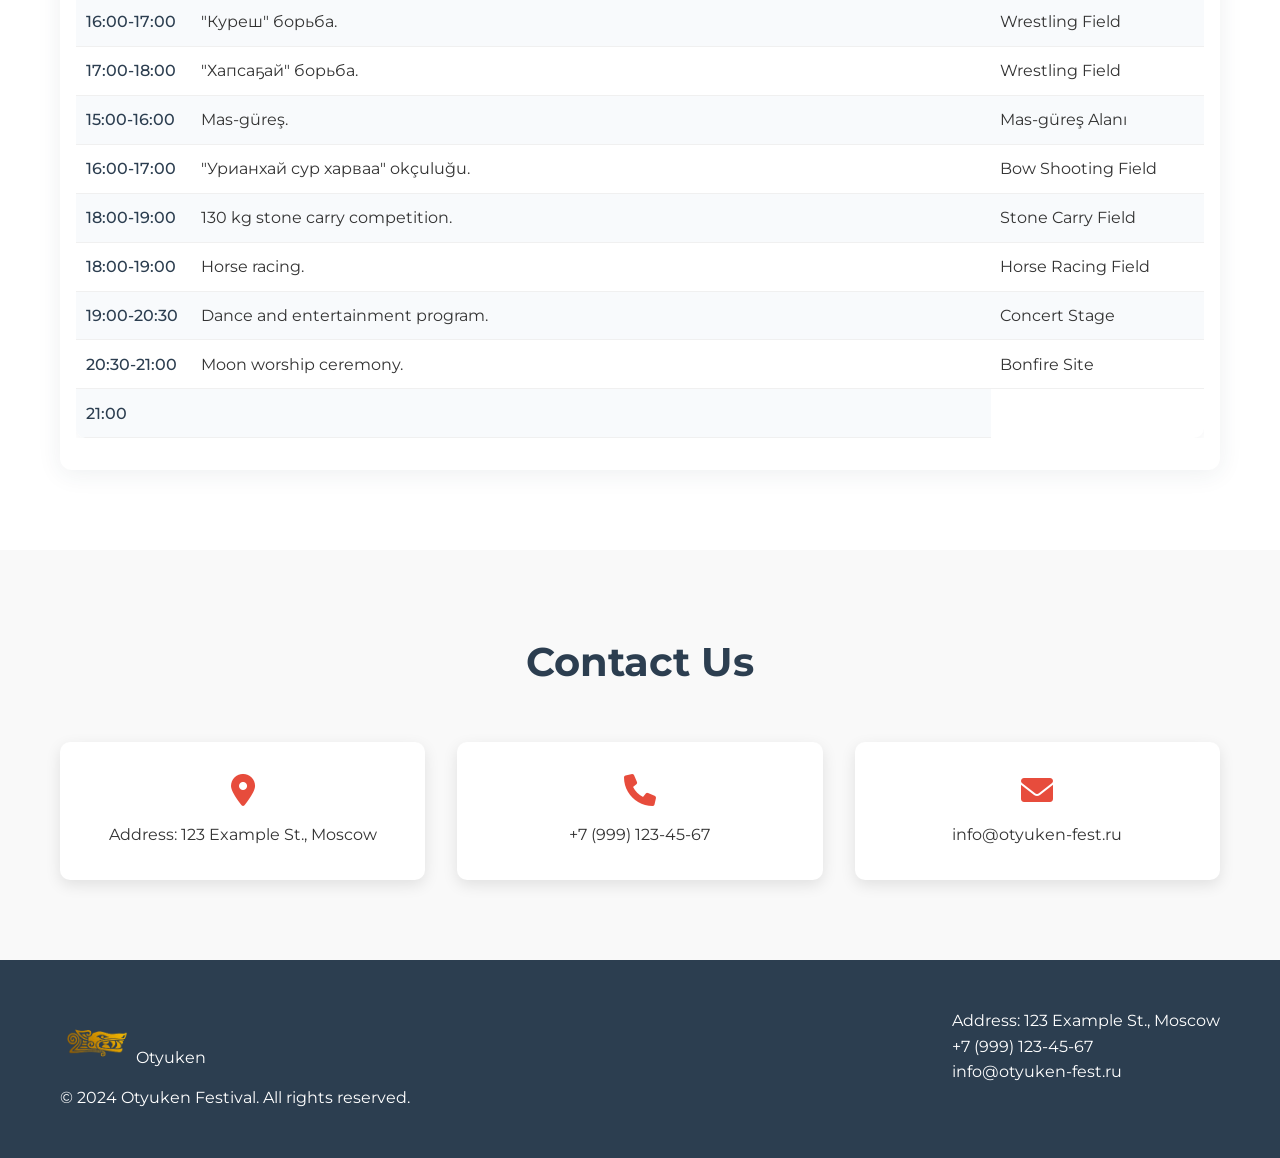
==== commit 66b43e24: "new changes 12 05" ====
--- a/index.html
+++ b/index.html
@@ -1,9 +1,13 @@
 <!DOCTYPE html>
-<html lang="ru">
+<html lang="en">
 <head>
     <meta charset="UTF-8">
     <meta name="viewport" content="width=device-width, initial-scale=1.0">
     <title>Фестиваль Отюкен | Международный этнокультурный фестиваль</title>
+    <style>
+        body { visibility: hidden; }
+    </style>
+      
     <link rel="stylesheet" href="css/style.css">
     <link rel="stylesheet" href="https://cdnjs.cloudflare.com/ajax/libs/font-awesome/6.0.0/css/all.min.css">
     <link href="https://fonts.googleapis.com/css2?family=Montserrat:wght@400;500;600;700&display=swap" rel="stylesheet">
@@ -25,10 +29,10 @@
                 <a href="#program" class="nav-link" data-lang="nav-program">Программа</a>
                 <a href="#contact" class="nav-link" data-lang="nav-contact">Контакты</a>
                 <div class="language-selector">
-                    <button class="lang-btn active" data-lang="ru">RU</button>
-                    <button class="lang-btn" data-lang="en">EN</button>
+                    <button class="lang-btn active" data-lang="en">EN</button>
+                    <button class="lang-btn" data-lang="tr">TR</button>
                     <button class="lang-btn" data-lang="mn">MN</button>
-                    <button class="lang-btn" data-lang="tr">TR</button>
+                    <button class="lang-btn" data-lang="ru">RU</button>
                 </div>
             </div>
         </nav>
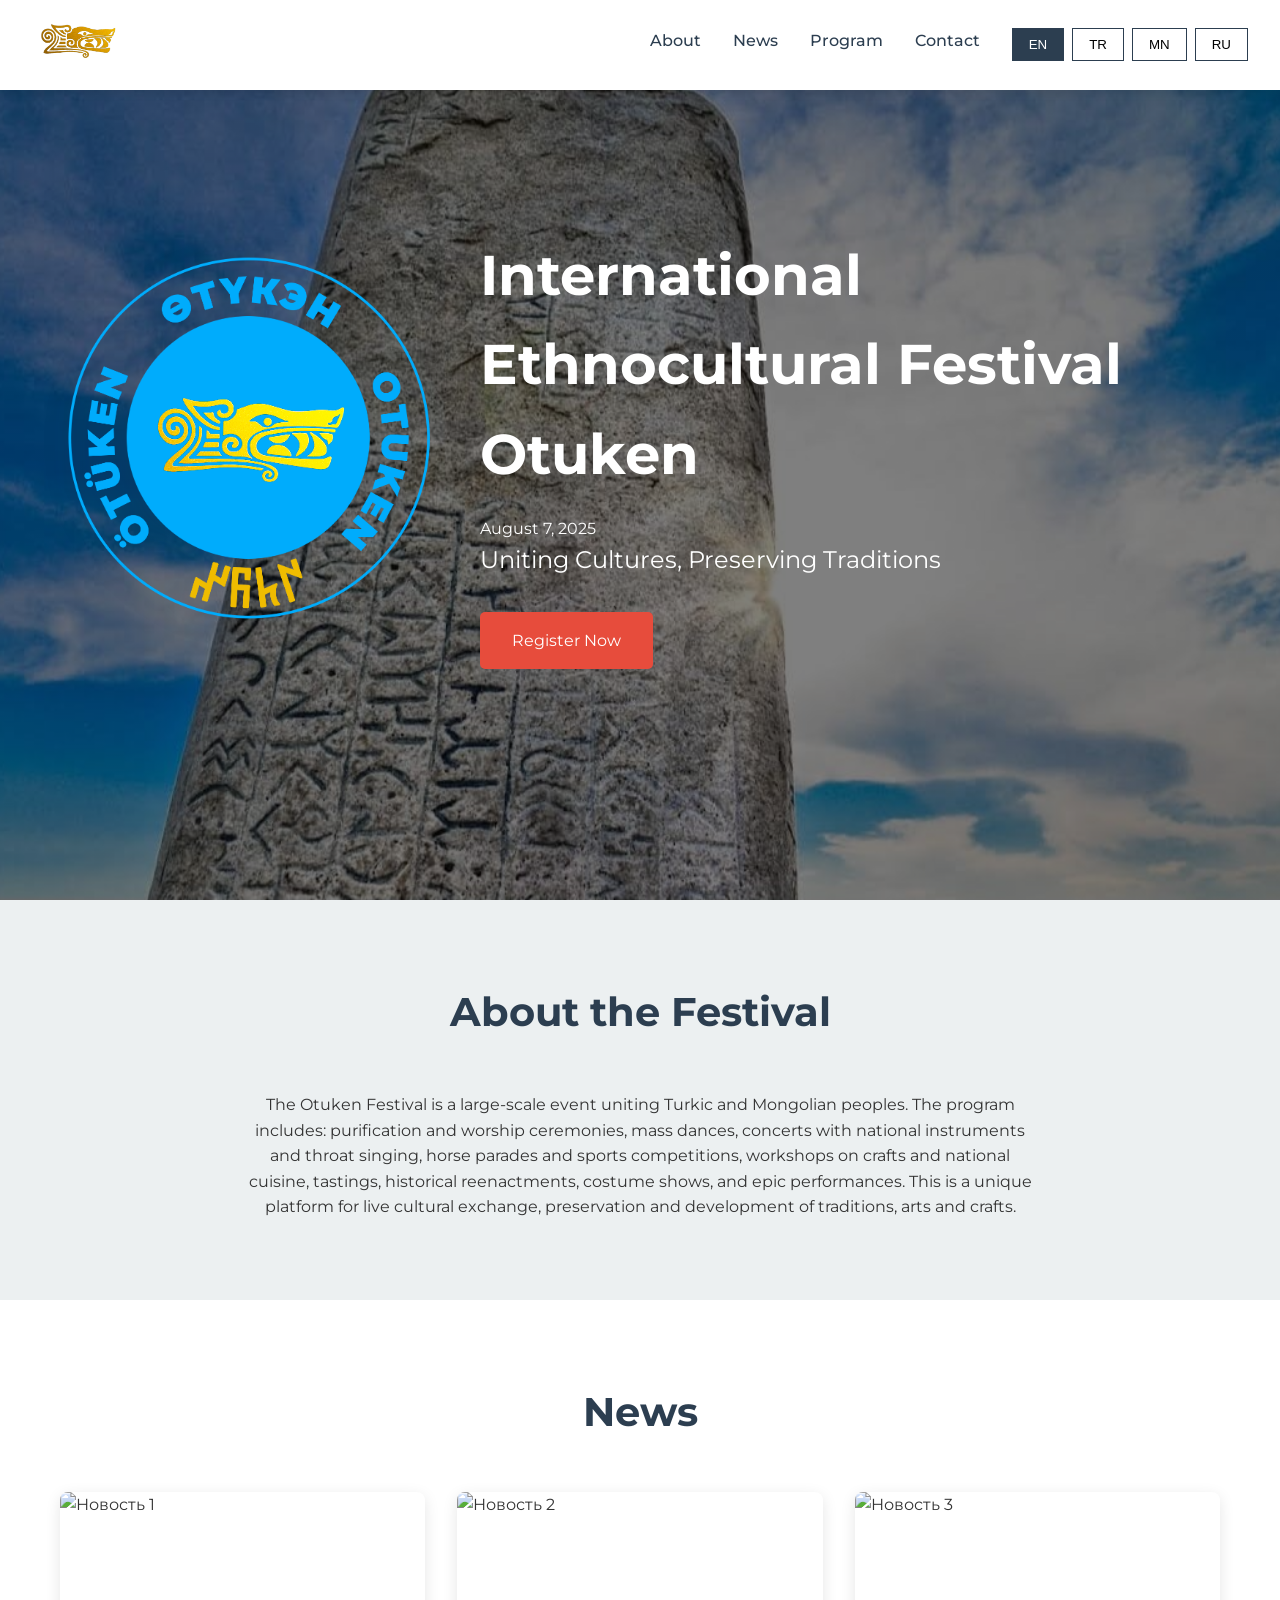
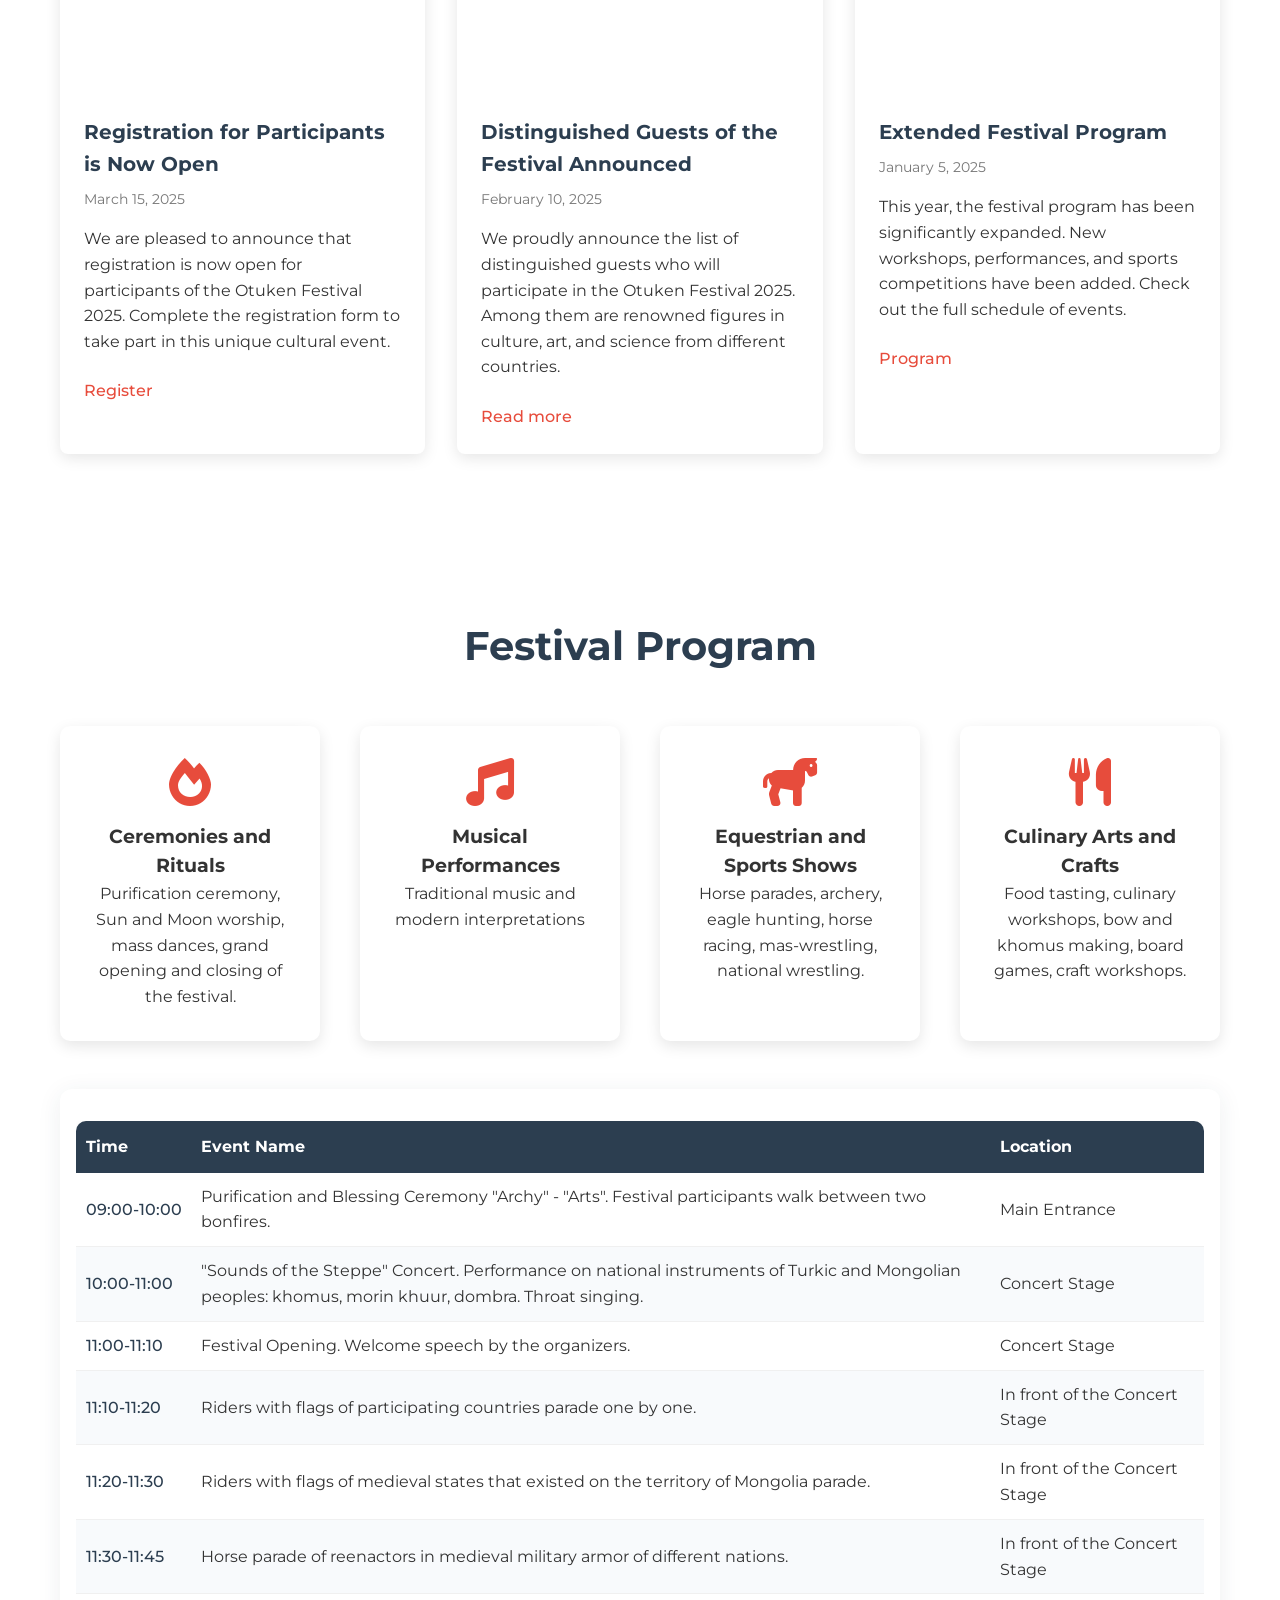
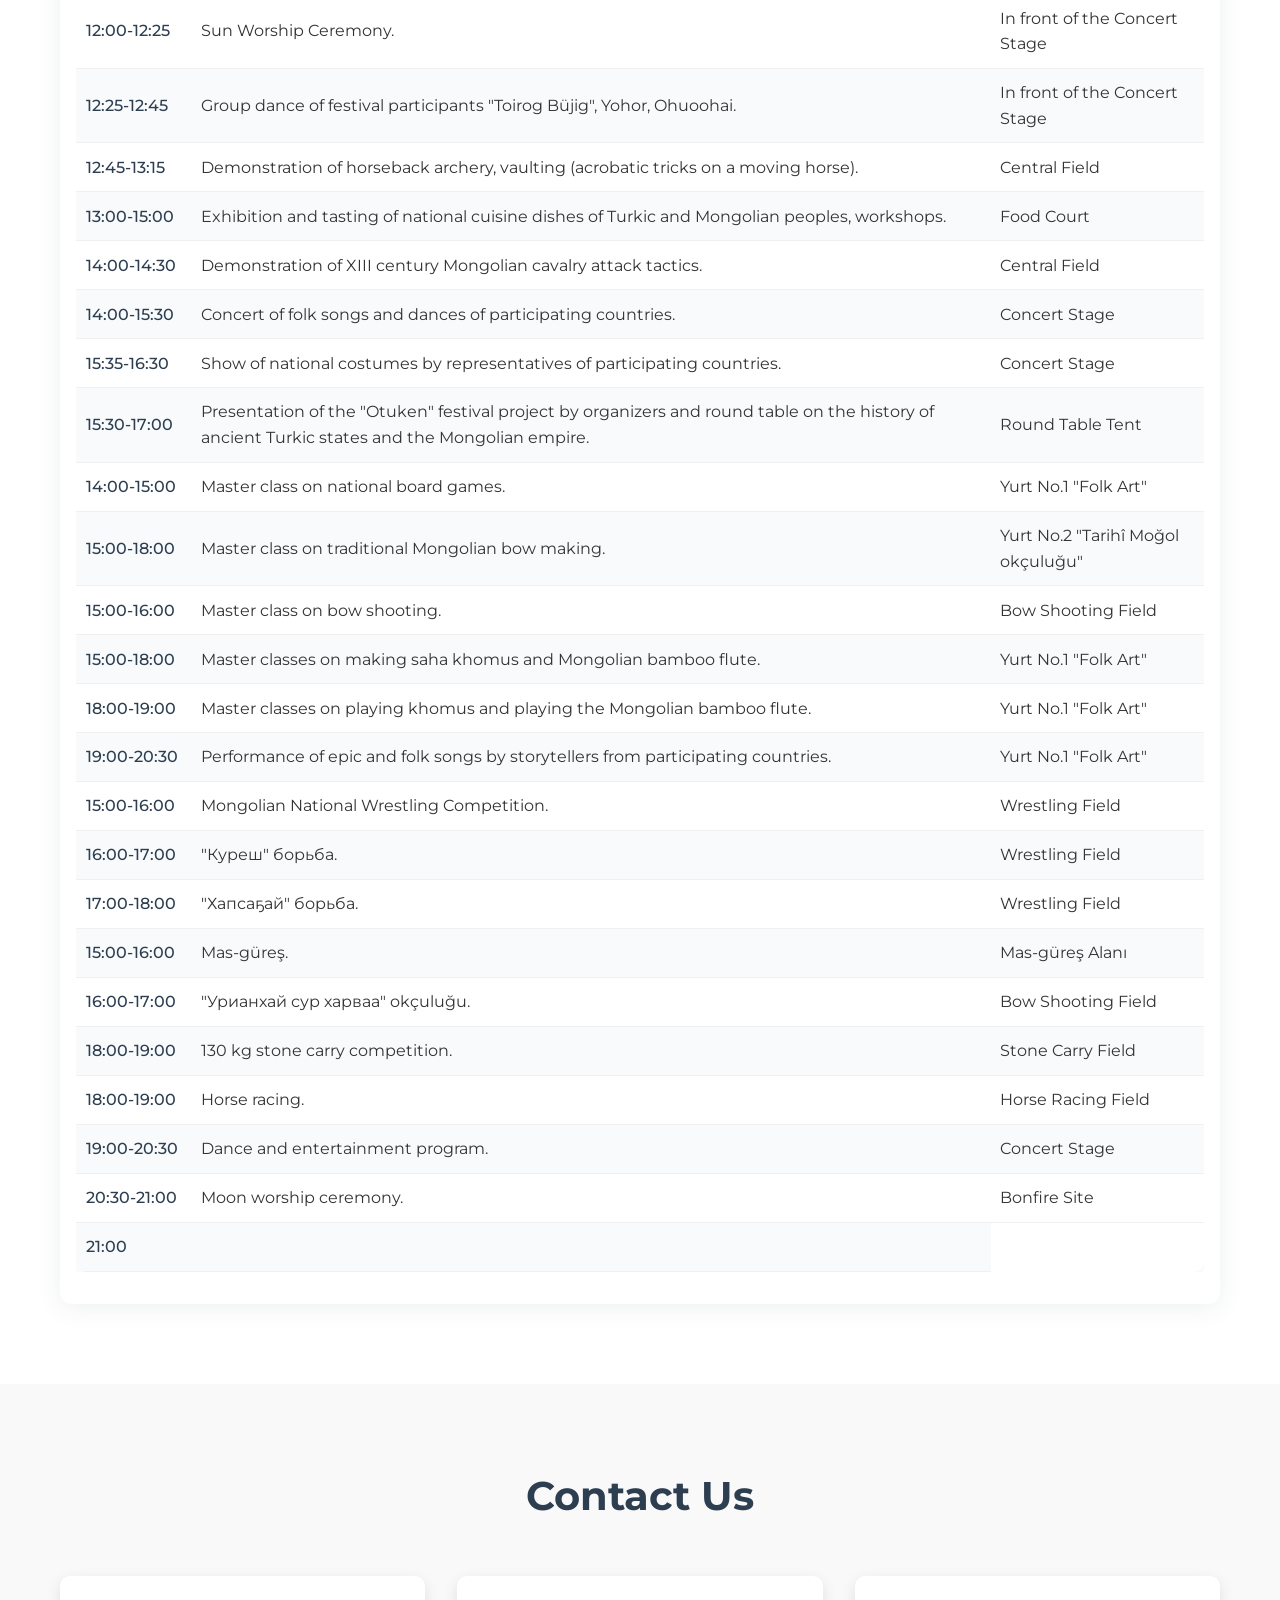
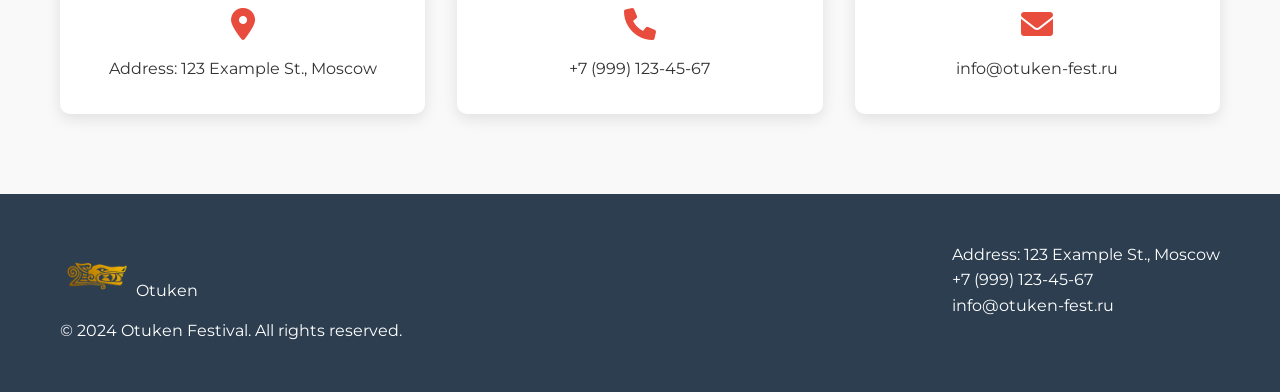
==== commit 8888a00f: "news" ====
--- a/index.html
+++ b/index.html
@@ -26,6 +26,7 @@
             </button>
             <div class="nav-links">
                 <a href="#about" class="nav-link" data-lang="nav-about">О фестивале</a>
+                <a href="#news" class="nav-link" data-lang="nav-news">Новости</a>
                 <a href="#program" class="nav-link" data-lang="nav-program">Программа</a>
                 <a href="#contact" class="nav-link" data-lang="nav-contact">Контакты</a>
                 <div class="language-selector">
@@ -65,6 +66,47 @@
                     <p class="about-text" data-lang="about-text">
                         Фестиваль Отюкен — это масштабное событие, объединяющее тюркские и монгольские народы. В программе: обряды очищения и поклонения, массовые танцы, концерты с национальными инструментами и горловым пением, конные парады и спортивные состязания, мастер-классы по ремёслам и национальной кухне, дегустации, исторические реконструкции, показ костюмов и исполнение эпосов. Это уникальная площадка для живого культурного обмена, сохранения и развития традиций, искусства и ремёсел.
                     </p>
+                </div>
+            </div>
+        </section>
+
+        <section id="news" class="news">
+            <div class="container">
+                <h2 class="section-title" data-lang="news-title">Новости</h2>
+                <div class="news-grid">
+                    <div class="news-card">
+                        <div class="news-image">
+                            <img src="images/news/placeholder.html" alt="Новость 1" class="news-img">
+                        </div>
+                        <div class="news-content">
+                            <h3 class="news-card-title" data-lang="news1-title">Открыта регистрация участников</h3>
+                            <p class="news-date" data-lang="news1-date">15 марта 2025</p>
+                            <p class="news-text" data-lang="news1-text">Мы рады сообщить, что открыта регистрация для участников фестиваля Отюкен 2025. Заполните форму регистрации, чтобы принять участие в этом уникальном культурном событии.</p>
+                            <a href="#registration" class="news-link" data-lang="news-register-link">Зарегистрироваться</a>
+                        </div>
+                    </div>
+                    <div class="news-card">
+                        <div class="news-image">
+                            <img src="images/news/placeholder.html" alt="Новость 2" class="news-img">
+                        </div>
+                        <div class="news-content">
+                            <h3 class="news-card-title" data-lang="news2-title">Объявлены почетные гости фестиваля</h3>
+                            <p class="news-date" data-lang="news2-date">10 февраля 2025</p>
+                            <p class="news-text" data-lang="news2-text">Мы с гордостью объявляем список почетных гостей, которые примут участие в фестивале Отюкен 2025. Среди них известные деятели культуры, искусства и науки из разных стран.</p>
+                            <a href="#" class="news-link" data-lang="news-more-link">Подробнее</a>
+                        </div>
+                    </div>
+                    <div class="news-card">
+                        <div class="news-image">
+                            <img src="images/news/placeholder.html" alt="Новость 3" class="news-img">
+                        </div>
+                        <div class="news-content">
+                            <h3 class="news-card-title" data-lang="news3-title">Расширенная программа фестиваля</h3>
+                            <p class="news-date" data-lang="news3-date">5 января 2025</p>
+                            <p class="news-text" data-lang="news3-text">В этом году программа фестиваля значительно расширена. Добавлены новые мастер-классы, выступления и спортивные состязания. Ознакомьтесь с полным расписанием мероприятий.</p>
+                            <a href="#program" class="news-link" data-lang="news-program-link">Программа</a>
+                        </div>
+                    </div>
                 </div>
             </div>
         </section>
--- a/css/style.css
+++ b/css/style.css
@@ -200,6 +200,105 @@
 .about-content {
     max-width: 800px;
     margin: 0 auto;
+}
+
+/* News */
+.news {
+    background: var(--white);
+    padding: 5rem 0;
+}
+
+.news-grid {
+    display: grid;
+    grid-template-columns: repeat(auto-fill, minmax(350px, 1fr));
+    gap: 2rem;
+    margin-top: 2rem;
+}
+
+.news-card {
+    background: var(--white);
+    border-radius: 8px;
+    overflow: hidden;
+    box-shadow: 0 4px 15px rgba(0, 0, 0, 0.1);
+    transition: transform 0.3s ease, box-shadow 0.3s ease;
+    opacity: 0;
+    transform: translateY(20px);
+    transition: opacity 0.5s ease, transform 0.5s ease;
+}
+
+.news-card.visible {
+    opacity: 1;
+    transform: translateY(0);
+}
+
+.news-card:hover {
+    transform: translateY(-5px);
+    box-shadow: 0 10px 20px rgba(0, 0, 0, 0.15);
+}
+
+.news-image {
+    height: 200px;
+    overflow: hidden;
+}
+
+.news-img {
+    width: 100%;
+    height: 100%;
+    object-fit: cover;
+    transition: transform 0.5s ease;
+}
+
+.news-card:hover .news-img {
+    transform: scale(1.05);
+}
+
+.news-content {
+    padding: 1.5rem;
+}
+
+.news-card-title {
+    font-size: 1.25rem;
+    margin-bottom: 0.5rem;
+    color: var(--primary-color);
+}
+
+.news-date {
+    font-size: 0.875rem;
+    color: #777;
+    margin-bottom: 1rem;
+}
+
+.news-text {
+    margin-bottom: 1.5rem;
+    color: var(--text-color);
+}
+
+.news-link {
+    color: var(--secondary-color);
+    font-weight: 500;
+    display: inline-block;
+    position: relative;
+}
+
+.news-link::after {
+    content: '';
+    position: absolute;
+    bottom: -2px;
+    left: 0;
+    width: 0;
+    height: 2px;
+    background-color: var(--secondary-color);
+    transition: width 0.3s ease;
+}
+
+.news-link:hover::after {
+    width: 100%;
+}
+
+@media (max-width: 768px) {
+    .news-grid {
+        grid-template-columns: 1fr;
+    }
 }
 
 /* Program */
